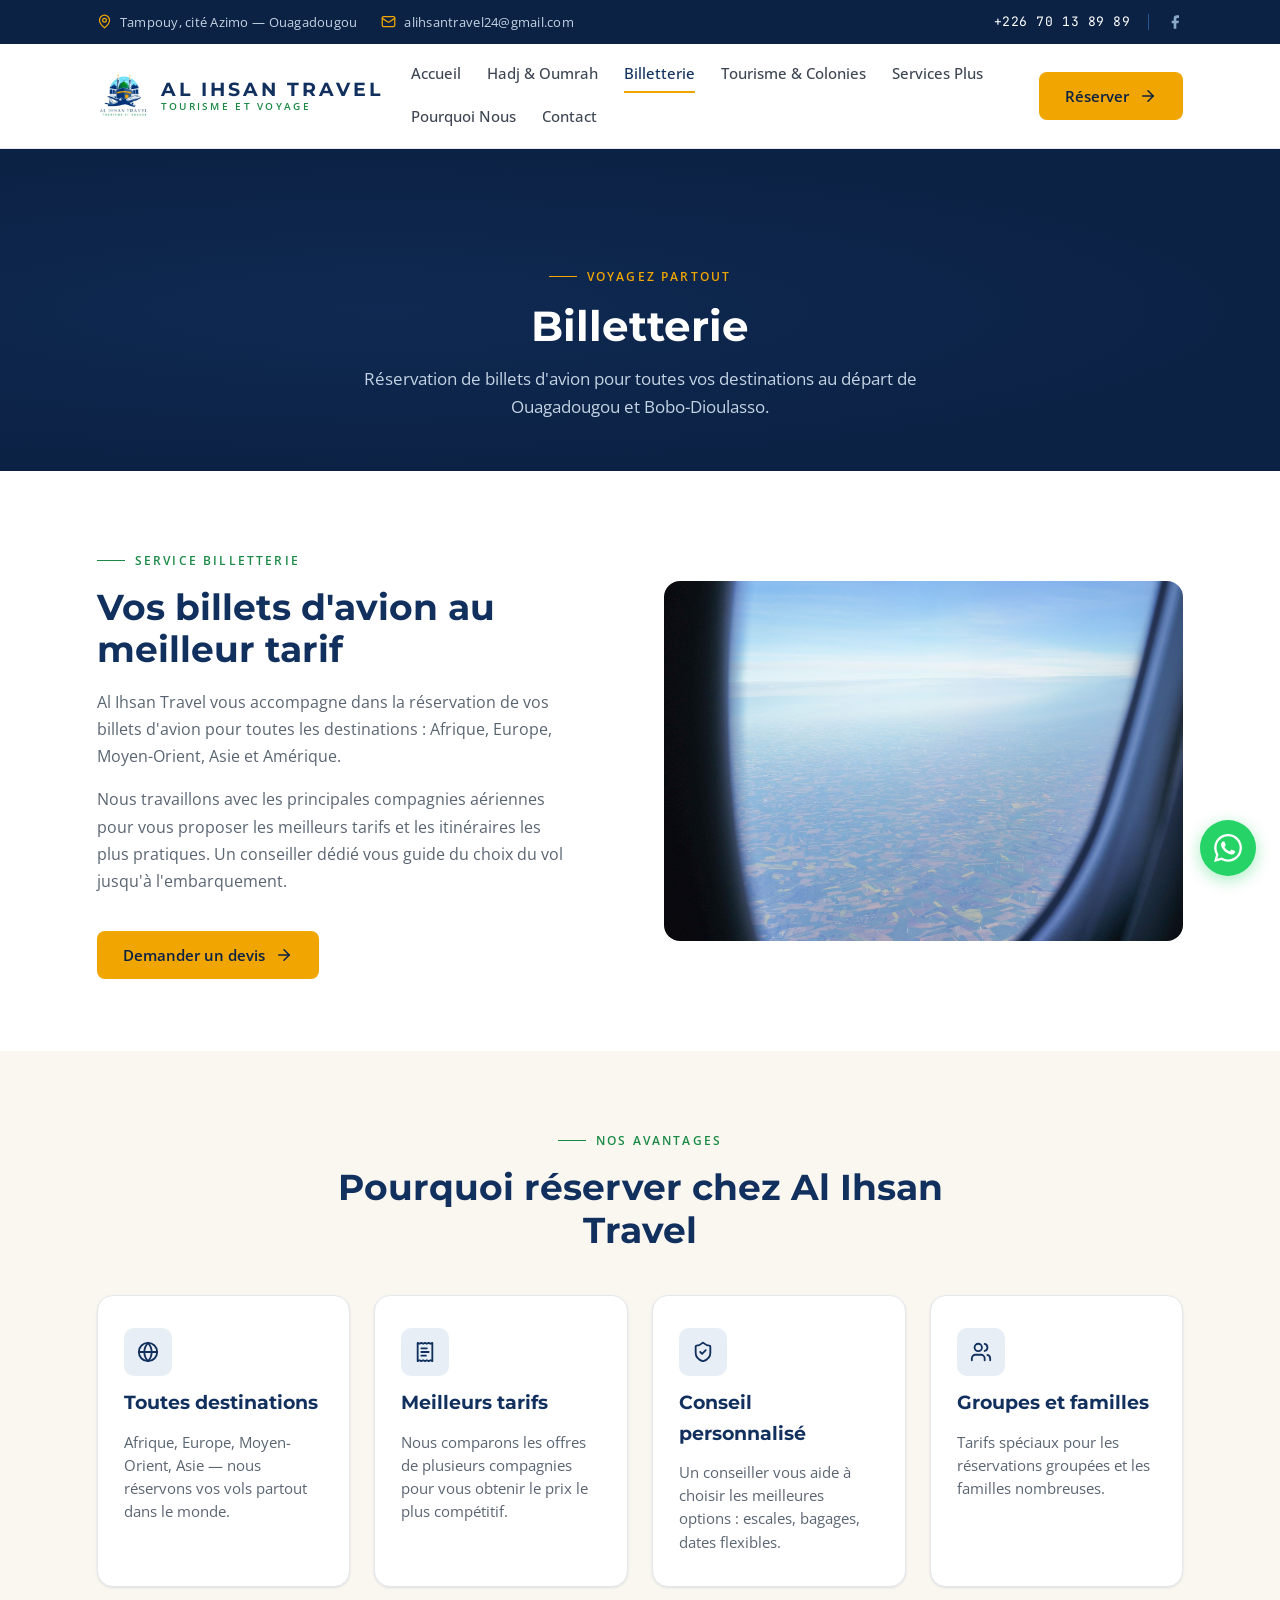
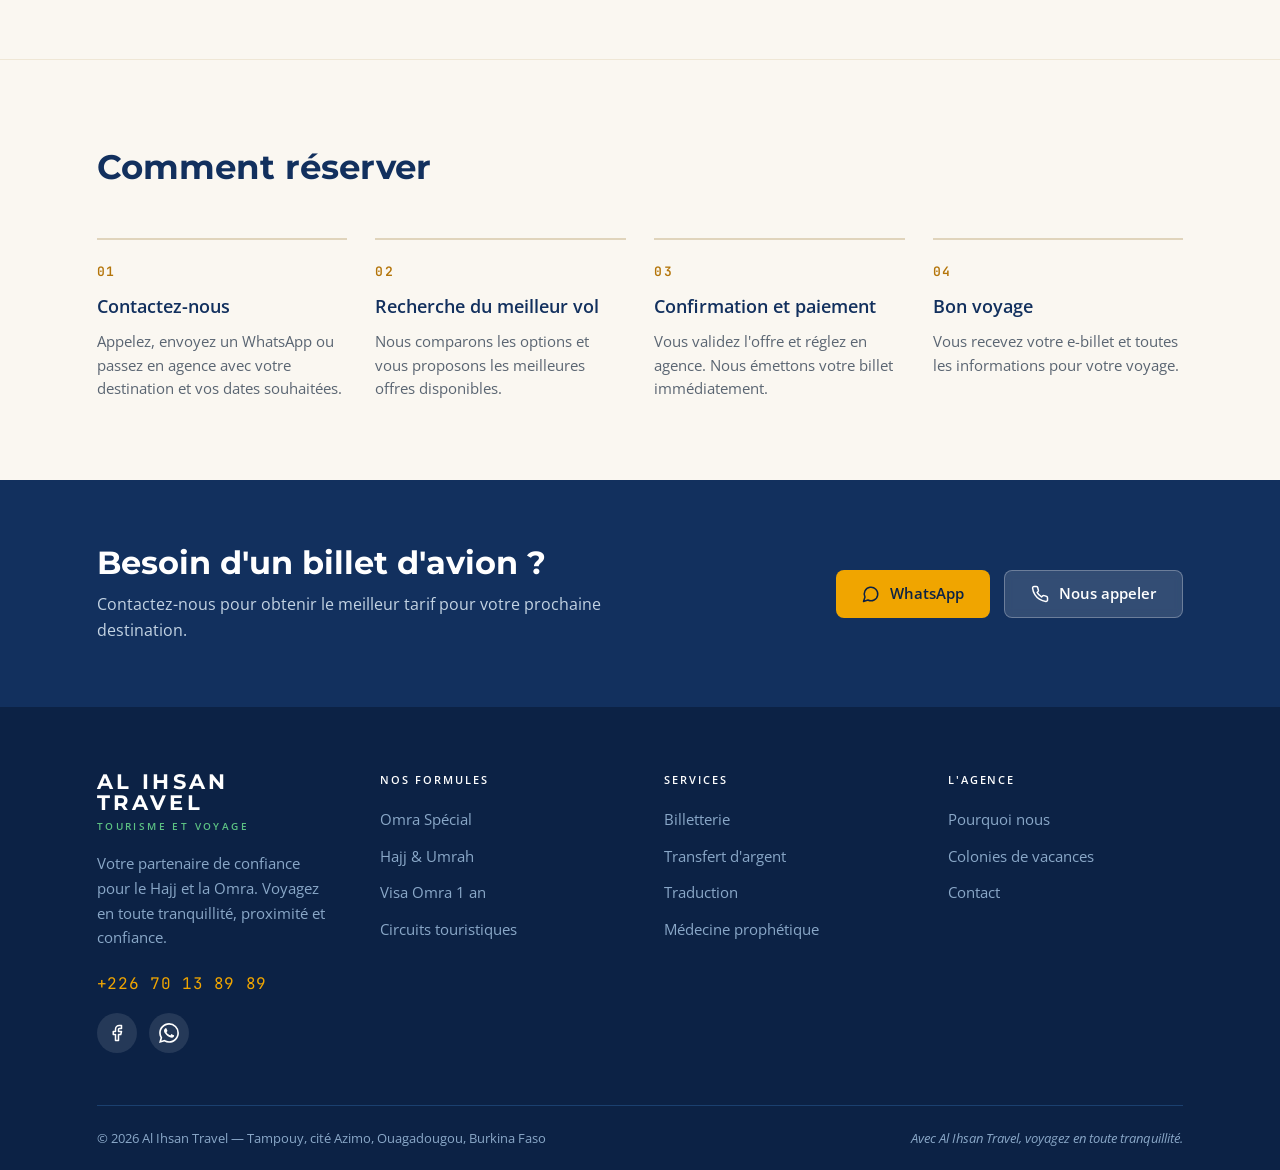
==== billetterie.html @ 5c85e961 "Site multi-pages complet : 6 nouvelles pages, SEO, responsive et social - Ajout des pages hadj-oumra" ====
<!DOCTYPE html>
<html lang="fr">
<head>
  <meta charset="UTF-8">
  <meta name="viewport" content="width=device-width, initial-scale=1.0">
  <title>Billetterie — Al Ihsan Travel</title>
  <meta name="description" content="Réservation de billets d'avion pour toutes destinations au départ de Ouagadougou et Bobo-Dioulasso. Meilleurs tarifs et conseil personnalisé.">
  <meta property="og:title" content="Billetterie — Al Ihsan Travel">
  <meta property="og:description" content="Réservation de billets d'avion pour toutes destinations au départ de Ouagadougou et Bobo-Dioulasso. Meilleurs tarifs.">
  <meta property="og:type" content="website">
  <meta property="og:url" content="https://alihsantravelbf.com/billetterie.html">
  <meta property="og:image" content="https://alihsantravelbf.com/assets/brand/logo.jpeg">
  <meta property="og:locale" content="fr_FR">
  <meta property="og:site_name" content="Al Ihsan Travel">
  <link rel="canonical" href="https://alihsantravelbf.com/billetterie.html">
  <link rel="icon" href="assets/brand/logo.jpeg" type="image/jpeg">
  <link rel="preconnect" href="https://fonts.googleapis.com">
  <link rel="preconnect" href="https://fonts.gstatic.com" crossorigin>
  <link rel="stylesheet" href="css/styles.min.css?v=3">
</head>
<body>

<a href="#contenu" class="skip-link">Aller au contenu</a>

<svg xmlns="http://www.w3.org/2000/svg" style="display:none">
  <symbol id="i-map-pin" viewBox="0 0 24 24"><path d="M20 10c0 6-8 12-8 12s-8-6-8-12a8 8 0 0 1 16 0Z"/><circle cx="12" cy="10" r="3"/></symbol>
  <symbol id="i-mail" viewBox="0 0 24 24"><rect width="20" height="16" x="2" y="4" rx="2"/><path d="m22 7-8.97 5.7a1.94 1.94 0 0 1-2.06 0L2 7"/></symbol>
  <symbol id="i-facebook" viewBox="0 0 24 24"><path d="M18 2h-3a5 5 0 0 0-5 5v3H7v4h3v8h4v-8h3l1-4h-4V7a1 1 0 0 1 1-1h3z"/></symbol>
  <symbol id="i-arrow-right" viewBox="0 0 24 24"><path d="M5 12h14"/><path d="m12 5 7 7-7 7"/></symbol>
  <symbol id="i-phone" viewBox="0 0 24 24"><path d="M22 16.92v3a2 2 0 0 1-2.18 2 19.79 19.79 0 0 1-8.63-3.07 19.5 19.5 0 0 1-6-6 19.79 19.79 0 0 1-3.07-8.67A2 2 0 0 1 4.11 2h3a2 2 0 0 1 2 1.72 12.84 12.84 0 0 0 .7 2.81 2 2 0 0 1-.45 2.11L8.09 9.91a16 16 0 0 0 6 6l1.27-1.27a2 2 0 0 1 2.11-.45 12.84 12.84 0 0 0 2.81.7A2 2 0 0 1 22 16.92z"/></symbol>
  <symbol id="i-plane" viewBox="0 0 24 24"><path d="M17.8 19.2 16 11l3.5-3.5C21 6 21.5 4 21 3c-1-.5-3 0-4.5 1.5L13 8 4.8 6.2c-.5-.1-.9.1-1.1.5l-.3.5c-.2.5-.1 1 .3 1.3L9 12l-2 3H4l-1 1 3 2 2 3 1-1v-3l3-2 3.5 5.3c.3.4.8.5 1.3.3l.5-.2c.4-.3.6-.7.5-1.2z"/></symbol>
  <symbol id="i-check-circle" viewBox="0 0 24 24"><path d="M22 11.08V12a10 10 0 1 1-5.93-9.14"/><path d="m9 11 3 3L22 4"/></symbol>
  <symbol id="i-globe" viewBox="0 0 24 24"><circle cx="12" cy="12" r="10"/><path d="M12 2a14.5 14.5 0 0 0 0 20 14.5 14.5 0 0 0 0-20"/><path d="M2 12h20"/></symbol>
  <symbol id="i-receipt" viewBox="0 0 24 24"><path d="M4 2v20l2-1 2 1 2-1 2 1 2-1 2 1 2-1 2 1V2l-2 1-2-1-2 1-2-1-2 1-2-1-2 1Z"/><path d="M14 8H8"/><path d="M16 12H8"/><path d="M13 16H8"/></symbol>
  <symbol id="i-shield-check" viewBox="0 0 24 24"><path d="M20 13c0 5-3.5 7.5-7.66 8.95a1 1 0 0 1-.67-.01C7.5 20.5 4 18 4 13V6a1 1 0 0 1 1-1c2 0 4.5-1.2 6.24-2.72a1.17 1.17 0 0 1 1.52 0C14.51 3.81 17 5 19 5a1 1 0 0 1 1 1z"/><path d="m9 12 2 2 4-4"/></symbol>
  <symbol id="i-users" viewBox="0 0 24 24"><path d="M16 21v-2a4 4 0 0 0-4-4H6a4 4 0 0 0-4 4v2"/><circle cx="9" cy="7" r="4"/><path d="M22 21v-2a4 4 0 0 0-3-3.87"/><path d="M16 3.13a4 4 0 0 1 0 7.75"/></symbol>
  <symbol id="i-message-circle" viewBox="0 0 24 24"><path d="M7.9 20A9 9 0 1 0 4 16.1L2 22Z"/></symbol>
  <symbol id="i-calendar" viewBox="0 0 24 24"><path d="M8 2v4"/><path d="M16 2v4"/><rect width="18" height="18" x="3" y="4" rx="2"/><path d="M3 10h18"/></symbol>
  <symbol id="i-chevron-up" viewBox="0 0 24 24"><path d="m18 15-6-6-6 6"/></symbol>
  <symbol id="i-x" viewBox="0 0 24 24"><path d="M18 6 6 18"/><path d="m6 6 12 12"/></symbol>
  <symbol id="i-menu" viewBox="0 0 24 24"><line x1="4" x2="20" y1="12" y2="12"/><line x1="4" x2="20" y1="6" y2="6"/><line x1="4" x2="20" y1="18" y2="18"/></symbol>
</svg>

<!-- ══ TOPBAR ══ -->
<div class="topbar">
  <div class="container topbar__inner">
    <div class="topbar__left">
      <a href="https://maps.app.goo.gl/GiHyE5qB95mmugg57" target="_blank" rel="noopener" class="topbar__item">
        <span class="icon" style="font-size:15px"><svg><use href="#i-map-pin"/></svg></span>
        Tampouy, cité Azimo — Ouagadougou
      </a>
      <span class="topbar__item topbar__item--email">
        <span class="icon" style="font-size:15px"><svg><use href="#i-mail"/></svg></span>
        alihsantravel24@gmail.com
      </span>
    </div>
    <div class="topbar__right">
      <a href="tel:+22670138989" class="topbar__phone">+226 70 13 89 89</a>
      <span class="topbar__divider"></span>
      <div class="topbar__social">
        <a href="https://www.facebook.com/share/1D7d8RjVPu/" target="_blank" rel="noopener" aria-label="Facebook"><span class="icon icon--filled"><svg><use href="#i-facebook"/></svg></span></a>
      </div>
    </div>
  </div>
</div>

<!-- ══ HEADER ══ -->
<header class="header">
  <div class="container header__inner">
    <a href="index.html" class="header__logo">
      <img src="assets/brand/logo.jpeg" alt="Al Ihsan Travel" width="52" height="52">
      <span class="header__logo-text">
        <span class="header__logo-name">AL IHSAN TRAVEL</span>
        <span class="header__logo-sub">TOURISME ET VOYAGE</span>
      </span>
    </a>
    <nav class="header__nav" aria-label="Navigation principale">
      <a href="index.html">Accueil</a>
      <a href="hadj-oumrah.html">Hadj &amp; Oumrah</a>
      <a href="billetterie.html" class="active">Billetterie</a>
      <a href="tourisme-colonies.html">Tourisme &amp; Colonies</a>
      <a href="services-plus.html">Services Plus</a>
      <a href="pourquoi-nous.html">Pourquoi Nous</a>
      <a href="contact.html">Contact</a>
    </nav>
    <div class="header__cta">
      <a href="contact.html" class="btn btn--accent btn--lg">Réserver <span class="icon"><svg><use href="#i-arrow-right"/></svg></span></a>
    </div>
    <button class="header__hamburger" aria-label="Ouvrir le menu" aria-expanded="false">
      <span class="icon"><svg><use href="#i-menu"/></svg></span>
    </button>
  </div>
</header>

<!-- ══ MOBILE NAV ══ -->
<div class="mobile-nav" aria-hidden="true">
  <div class="mobile-nav__panel">
    <div class="mobile-nav__header">
      <a href="index.html" class="mobile-nav__logo">
        <img src="assets/brand/logo.jpeg" alt="Al Ihsan Travel" width="42" height="42">
        <span class="mobile-nav__logo-text">
          <span class="mobile-nav__logo-name">AL IHSAN TRAVEL</span>
          <span class="mobile-nav__logo-sub">Tourisme et Voyage</span>
        </span>
      </a>
      <button class="mobile-nav__close" aria-label="Fermer le menu">
        <span class="icon"><svg><use href="#i-x"/></svg></span>
      </button>
    </div>
    <div class="mobile-nav__links">
      <a href="index.html">Accueil</a>
      <a href="hadj-oumrah.html">Hadj &amp; Oumrah</a>
      <a href="billetterie.html" class="active">Billetterie</a>
      <a href="tourisme-colonies.html">Tourisme &amp; Colonies</a>
      <a href="services-plus.html">Services Plus</a>
      <a href="pourquoi-nous.html">Pourquoi Nous</a>
      <a href="contact.html">Contact</a>
    </div>
    <div class="mobile-nav__footer">
      <a href="tel:+22670138989" class="mobile-nav__cta">
        <span class="icon"><svg><use href="#i-phone"/></svg></span>
        (+226) 70 13 89 89
      </a>
      <a href="https://wa.me/22670138989" class="mobile-nav__wa" target="_blank" rel="noopener" aria-label="WhatsApp">
        <svg viewBox="0 0 24 24" xmlns="http://www.w3.org/2000/svg"><path d="M17.472 14.382c-.297-.149-1.758-.867-2.03-.967-.273-.099-.471-.148-.67.15-.197.297-.767.966-.94 1.164-.173.199-.347.223-.644.075-.297-.15-1.255-.463-2.39-1.475-.883-.788-1.48-1.761-1.653-2.059-.173-.297-.018-.458.13-.606.134-.133.298-.347.446-.52.149-.174.198-.298.298-.497.099-.198.05-.371-.025-.52-.075-.149-.669-1.612-.916-2.207-.242-.579-.487-.5-.669-.51-.173-.008-.371-.01-.57-.01-.198 0-.52.074-.792.372-.272.297-1.04 1.016-1.04 2.479 0 1.462 1.065 2.875 1.213 3.074.149.198 2.096 3.2 5.077 4.487.709.306 1.262.489 1.694.625.712.227 1.36.195 1.871.118.571-.085 1.758-.719 2.006-1.413.248-.694.248-1.289.173-1.413-.074-.124-.272-.198-.57-.347m-5.421 7.403h-.004a9.87 9.87 0 01-5.031-1.378l-.361-.214-3.741.982.998-3.648-.235-.374a9.86 9.86 0 01-1.51-5.26c.001-5.45 4.436-9.884 9.888-9.884 2.64 0 5.122 1.03 6.988 2.898a9.825 9.825 0 012.893 6.994c-.003 5.45-4.437 9.884-9.885 9.884m8.413-18.297A11.815 11.815 0 0012.05 0C5.495 0 .16 5.335.157 11.892c0 2.096.547 4.142 1.588 5.945L.057 24l6.305-1.654a11.882 11.882 0 005.683 1.448h.005c6.554 0 11.89-5.335 11.893-11.893a11.821 11.821 0 00-3.48-8.413z"/></svg>
      </a>
    </div>
  </div>
</div>

<!-- ══ PAGE HERO ══ -->
<section class="page-hero" id="contenu">
  <div class="container">
    <span class="eyebrow eyebrow--gold">Voyagez partout</span>
    <h1>Billetterie</h1>
    <p>Réservation de billets d'avion pour toutes vos destinations au départ de Ouagadougou et Bobo-Dioulasso.</p>
  </div>
</section>

<!-- ══ INTRO BILLETTERIE ══ -->
<section class="service-intro container">
  <div class="service-intro__inner">
    <div class="service-intro__text fade-left">
      <span class="eyebrow eyebrow--green">Service billetterie</span>
      <h2>Vos billets d'avion au meilleur tarif</h2>
      <p>Al Ihsan Travel vous accompagne dans la réservation de vos billets d'avion pour toutes les destinations : Afrique, Europe, Moyen-Orient, Asie et Amérique.</p>
      <p>Nous travaillons avec les principales compagnies aériennes pour vous proposer les meilleurs tarifs et les itinéraires les plus pratiques. Un conseiller dédié vous guide du choix du vol jusqu'à l'embarquement.</p>
      <a href="contact.html" class="btn btn--accent btn--lg" style="margin-top:20px">Demander un devis <span class="icon"><svg><use href="#i-arrow-right"/></svg></span></a>
    </div>
    <div class="service-intro__image fade-right" data-delay="100">
      <img src="assets/images/hero-travel.jpg" alt="Billetterie aérienne Al Ihsan Travel">
    </div>
  </div>
</section>

<!-- ══ AVANTAGES ══ -->
<section class="service-features">
  <div class="container">
    <div class="service-features__header fade-up">
      <span class="eyebrow eyebrow--green">Nos avantages</span>
      <h2>Pourquoi réserver chez Al Ihsan Travel</h2>
    </div>
    <div class="service-features__grid">
      <div class="extra-services__card scale-in">
        <span class="extra-services__icon"><span class="icon"><svg><use href="#i-globe"/></svg></span></span>
        <h3>Toutes destinations</h3>
        <p>Afrique, Europe, Moyen-Orient, Asie — nous réservons vos vols partout dans le monde.</p>
      </div>
      <div class="extra-services__card scale-in" data-delay="100">
        <span class="extra-services__icon"><span class="icon"><svg><use href="#i-receipt"/></svg></span></span>
        <h3>Meilleurs tarifs</h3>
        <p>Nous comparons les offres de plusieurs compagnies pour vous obtenir le prix le plus compétitif.</p>
      </div>
      <div class="extra-services__card scale-in" data-delay="200">
        <span class="extra-services__icon"><span class="icon"><svg><use href="#i-shield-check"/></svg></span></span>
        <h3>Conseil personnalisé</h3>
        <p>Un conseiller vous aide à choisir les meilleures options : escales, bagages, dates flexibles.</p>
      </div>
      <div class="extra-services__card scale-in" data-delay="300">
        <span class="extra-services__icon"><span class="icon"><svg><use href="#i-users"/></svg></span></span>
        <h3>Groupes et familles</h3>
        <p>Tarifs spéciaux pour les réservations groupées et les familles nombreuses.</p>
      </div>
    </div>
  </div>
</section>

<!-- ══ ÉTAPES ══ -->
<section class="steps">
  <div class="container steps__inner">
    <h2 class="fade-up">Comment réserver</h2>
    <div class="steps__grid">
      <div class="steps__item fade-up">
        <span class="steps__number">01</span>
        <span class="steps__title">Contactez-nous</span>
        <span class="steps__desc">Appelez, envoyez un WhatsApp ou passez en agence avec votre destination et vos dates souhaitées.</span>
      </div>
      <div class="steps__item fade-up" data-delay="100">
        <span class="steps__number">02</span>
        <span class="steps__title">Recherche du meilleur vol</span>
        <span class="steps__desc">Nous comparons les options et vous proposons les meilleures offres disponibles.</span>
      </div>
      <div class="steps__item fade-up" data-delay="200">
        <span class="steps__number">03</span>
        <span class="steps__title">Confirmation et paiement</span>
        <span class="steps__desc">Vous validez l'offre et réglez en agence. Nous émettons votre billet immédiatement.</span>
      </div>
      <div class="steps__item fade-up" data-delay="300">
        <span class="steps__number">04</span>
        <span class="steps__title">Bon voyage</span>
        <span class="steps__desc">Vous recevez votre e-billet et toutes les informations pour votre voyage.</span>
      </div>
    </div>
  </div>
</section>

<!-- ══ CTA ══ -->
<section class="cta-banner">
  <div class="container cta-banner__inner">
    <div class="cta-banner__text">
      <h2>Besoin d'un billet d'avion ?</h2>
      <p>Contactez-nous pour obtenir le meilleur tarif pour votre prochaine destination.</p>
    </div>
    <div class="cta-banner__buttons">
      <a href="https://wa.me/22670138989" class="btn btn--accent btn--lg" target="_blank" rel="noopener"><span class="icon"><svg><use href="#i-message-circle"/></svg></span> WhatsApp</a>
      <a href="tel:+22670138989" class="btn btn--inverse btn--lg"><span class="icon"><svg><use href="#i-phone"/></svg></span> Nous appeler</a>
    </div>
  </div>
</section>

<!-- ══ FOOTER ══ -->
<footer class="footer">
  <div class="container footer__top">
    <div class="footer__brand">
      <span class="footer__brand-name">AL IHSAN TRAVEL</span>
      <span class="footer__brand-sub">TOURISME ET VOYAGE</span>
      <p class="footer__brand-desc">Votre partenaire de confiance pour le Hajj et la Omra. Voyagez en toute tranquillité, proximité et confiance.</p>
      <a href="tel:+22670138989" class="footer__brand-phone">+226 70 13 89 89</a>
      <div class="footer__social">
        <a href="https://www.facebook.com/share/1D7d8RjVPu/" target="_blank" rel="noopener" aria-label="Facebook"><span class="icon"><svg><use href="#i-facebook"/></svg></span></a>
        <a href="https://wa.me/22670138989" target="_blank" rel="noopener" aria-label="WhatsApp"><svg viewBox="0 0 24 24" width="20" height="20" fill="currentColor"><path d="M17.472 14.382c-.297-.149-1.758-.867-2.03-.967-.273-.099-.471-.148-.67.15-.197.297-.767.966-.94 1.164-.173.199-.347.223-.644.075-.297-.15-1.255-.463-2.39-1.475-.883-.788-1.48-1.761-1.653-2.059-.173-.297-.018-.458.13-.606.134-.133.298-.347.446-.52.149-.174.198-.298.298-.497.099-.198.05-.371-.025-.52-.075-.149-.669-1.612-.916-2.207-.242-.579-.487-.5-.669-.51-.173-.008-.371-.01-.57-.01-.198 0-.52.074-.792.372-.272.297-1.04 1.016-1.04 2.479 0 1.462 1.065 2.875 1.213 3.074.149.198 2.096 3.2 5.077 4.487.709.306 1.262.489 1.694.625.712.227 1.36.195 1.871.118.571-.085 1.758-.719 2.006-1.413.248-.694.248-1.289.173-1.413-.074-.124-.272-.198-.57-.347m-5.421 7.403h-.004a9.87 9.87 0 01-5.031-1.378l-.361-.214-3.741.982.998-3.648-.235-.374a9.86 9.86 0 01-1.51-5.26c.001-5.45 4.436-9.884 9.888-9.884 2.64 0 5.122 1.03 6.988 2.898a9.825 9.825 0 012.893 6.994c-.003 5.45-4.437 9.884-9.885 9.884m8.413-18.297A11.815 11.815 0 0012.05 0C5.495 0 .16 5.335.157 11.892c0 2.096.547 4.142 1.588 5.945L.057 24l6.305-1.654a11.882 11.882 0 005.683 1.448h.005c6.554 0 11.89-5.335 11.893-11.893a11.821 11.821 0 00-3.48-8.413z"/></svg></a>
      </div>
    </div>
    <div>
      <span class="footer__col-title">Nos formules</span>
      <ul class="footer__col">
        <li><a href="hadj-oumrah.html">Omra Spécial</a></li>
        <li><a href="hadj-oumrah.html">Hajj &amp; Umrah</a></li>
        <li><a href="hadj-oumrah.html">Visa Omra 1 an</a></li>
        <li><a href="tourisme-colonies.html">Circuits touristiques</a></li>
      </ul>
    </div>
    <div>
      <span class="footer__col-title">Services</span>
      <ul class="footer__col">
        <li><a href="billetterie.html">Billetterie</a></li>
        <li><a href="services-plus.html">Transfert d'argent</a></li>
        <li><a href="services-plus.html">Traduction</a></li>
        <li><a href="services-plus.html">Médecine prophétique</a></li>
      </ul>
    </div>
    <div>
      <span class="footer__col-title">L'agence</span>
      <ul class="footer__col">
        <li><a href="pourquoi-nous.html">Pourquoi nous</a></li>
        <li><a href="tourisme-colonies.html">Colonies de vacances</a></li>
        <li><a href="contact.html">Contact</a></li>
      </ul>
    </div>
  </div>
  <div class="container">
    <div class="footer__bottom">
      <span>&copy; 2026 Al Ihsan Travel — Tampouy, cité Azimo, Ouagadougou, Burkina Faso</span>
      <span class="footer__slogan">Avec Al Ihsan Travel, voyagez en toute tranquillité.</span>
    </div>
  </div>
</footer>

<a href="https://wa.me/22670138989" class="whatsapp-fab" target="_blank" rel="noopener" aria-label="Nous contacter sur WhatsApp">
  <svg viewBox="0 0 24 24" xmlns="http://www.w3.org/2000/svg"><path d="M17.472 14.382c-.297-.149-1.758-.867-2.03-.967-.273-.099-.471-.148-.67.15-.197.297-.767.966-.94 1.164-.173.199-.347.223-.644.075-.297-.15-1.255-.463-2.39-1.475-.883-.788-1.48-1.761-1.653-2.059-.173-.297-.018-.458.13-.606.134-.133.298-.347.446-.52.149-.174.198-.298.298-.497.099-.198.05-.371-.025-.52-.075-.149-.669-1.612-.916-2.207-.242-.579-.487-.5-.669-.51-.173-.008-.371-.01-.57-.01-.198 0-.52.074-.792.372-.272.297-1.04 1.016-1.04 2.479 0 1.462 1.065 2.875 1.213 3.074.149.198 2.096 3.2 5.077 4.487.709.306 1.262.489 1.694.625.712.227 1.36.195 1.871.118.571-.085 1.758-.719 2.006-1.413.248-.694.248-1.289.173-1.413-.074-.124-.272-.198-.57-.347m-5.421 7.403h-.004a9.87 9.87 0 01-5.031-1.378l-.361-.214-3.741.982.998-3.648-.235-.374a9.86 9.86 0 01-1.51-5.26c.001-5.45 4.436-9.884 9.888-9.884 2.64 0 5.122 1.03 6.988 2.898a9.825 9.825 0 012.893 6.994c-.003 5.45-4.437 9.884-9.885 9.884m8.413-18.297A11.815 11.815 0 0012.05 0C5.495 0 .16 5.335.157 11.892c0 2.096.547 4.142 1.588 5.945L.057 24l6.305-1.654a11.882 11.882 0 005.683 1.448h.005c6.554 0 11.89-5.335 11.893-11.893a11.821 11.821 0 00-3.48-8.413z"/></svg>
</a>

<button class="scroll-top" aria-label="Remonter en haut de la page">
  <svg class="scroll-top__progress" viewBox="0 0 44 44">
    <circle class="scroll-top__circle" cx="22" cy="22" r="20" fill="none" stroke="#F0A500" stroke-width="2" transform="rotate(-90 22 22)"/>
  </svg>
  <svg width="20" height="20" viewBox="0 0 24 24" fill="none" stroke="#12305E" stroke-width="2" stroke-linecap="round" stroke-linejoin="round"><use href="#i-chevron-up"/></svg>
</button>

<script src="js/main.js" defer></script>
</body>
</html>
---- css/styles.min.css ----
@import url(https://fonts.googleapis.com/css2?family=JetBrains+Mono:wght@400;500;600;700&family=Montserrat:wght@500;600;700;800&family=Open+Sans:wght@400;500;600;700&display=swap);:root{--ai-font-display:'Montserrat',sans-serif;--ai-font-sans:'Open Sans',sans-serif;--ai-font-mono:'JetBrains Mono',monospace;--ai-navy-dark:#0C2245;--ai-navy:#12305E;--ai-green:#1B8A46;--ai-green-light:#5CC183;--ai-green-bg:#E8F7EE;--ai-gold:#F0A500;--ai-gold-dark:#B4750A;--ai-cream:#FAF7F1;--ai-cream-border:#E0D4BC;--ai-grey-body:#5A6572;--ai-grey-label:#7C8794;--ai-grey-border:#E4E8ED;--ai-grey-input:#CBD1D8;--ai-text:#262C34;--ai-text-sec:#3C4551;--ai-hero-text:#C3D3E3;--ai-footer-link:#8AA8C8;--ai-topbar-div:#27578C;--ai-footer-border:#1B406F;--ai-icon-bg:#E7EEF5;--ai-white:#FFFFFF;--ai-shadow-sm:0 1px 3px rgba(12,34,69,.07),0 1px 2px rgba(12,34,69,.04);--ai-shadow-md:0 4px 14px rgba(12,34,69,.09),0 2px 4px rgba(12,34,69,.04);--ai-shadow-lg:0 12px 32px rgba(12,34,69,.12),0 4px 8px rgba(12,34,69,.05);--ai-shadow-xl:0 24px 56px rgba(12,34,69,.16),0 8px 16px rgba(12,34,69,.06);--ai-focus:0 0 0 3px rgba(18,48,94,.18);--ai-container:1240px;--ai-gutter:clamp(28px, 6vw, 80px);--ai-radius-sm:3px;--ai-radius-md:6px;--ai-radius-lg:10px;--ai-radius-xl:16px;--ai-radius-2xl:24px}*,::after,::before{box-sizing:border-box}body{margin:0;font-family:var(--ai-font-sans);color:var(--ai-text);background:var(--ai-white);line-height:1.6;-webkit-font-smoothing:antialiased;overflow-x:hidden}img{max-width:100%;height:auto;display:block}a{color:var(--ai-navy);text-decoration:none;transition:color .2s}a:hover{color:var(--ai-green)}h1,h2,h3,h4{font-family:var(--ai-font-display);color:var(--ai-navy);margin:0}ul{list-style:none;margin:0;padding:0}p{margin:0}button,input,select,textarea{font-family:inherit}html{scroll-behavior:smooth}.skip-link{position:absolute;left:-9999px;top:0;z-index:999;background:var(--ai-gold);color:var(--ai-navy-dark);padding:8px 16px;font-weight:600}.skip-link:focus{left:8px;top:8px}.container{max-width:var(--ai-container);margin:0 auto;padding-left:var(--ai-gutter);padding-right:var(--ai-gutter)}.icon{display:inline-flex;align-items:center;justify-content:center;width:1em;height:1em;vertical-align:middle;flex-shrink:0}.icon svg{width:100%;height:100%;fill:none;stroke:currentColor;stroke-width:2;stroke-linecap:round;stroke-linejoin:round}.icon--filled svg{fill:currentColor;stroke:none}.eyebrow{display:inline-flex;align-items:center;gap:10px;font-size:12px;font-weight:600;letter-spacing:.18em;text-transform:uppercase;margin-bottom:16px}.eyebrow::before{content:'';width:28px;height:1px}.eyebrow--green{color:var(--ai-green)}.eyebrow--green::before{background-color:var(--ai-green)}.eyebrow--gold{color:var(--ai-gold)}.eyebrow--gold::before{background-color:var(--ai-gold)}.btn{display:inline-flex;align-items:center;justify-content:center;gap:10px;font-family:var(--ai-font-sans);font-weight:600;border:none;cursor:pointer;border-radius:var(--ai-radius-md);transition:background-color .2s,transform .15s,box-shadow .2s;white-space:nowrap;text-decoration:none;line-height:1}.btn:active{transform:scale(.97)}.btn .icon{font-size:18px}.btn--lg{height:48px;padding:0 26px;font-size:15px;border-radius:8px}.btn--md{height:40px;padding:0 20px;font-size:14px}.btn--accent{background-color:var(--ai-gold);color:var(--ai-navy-dark)}.btn--accent:hover{background-color:#d99400;color:var(--ai-navy-dark)}.btn--primary{background-color:var(--ai-navy);color:var(--ai-white)}.btn--primary:hover{background-color:#0e2850;color:var(--ai-white)}.btn--green{background-color:#25d366;color:var(--ai-white)}.btn--green:hover{background-color:#1fb855;color:var(--ai-white)}.btn--inverse{background-color:rgba(255,255,255,.14);color:var(--ai-white);border:1px solid rgba(255,255,255,.28);backdrop-filter:blur(4px)}.btn--inverse:hover{background-color:rgba(255,255,255,.22);color:var(--ai-white)}.btn--full{width:100%}.topbar{background-color:var(--ai-navy-dark);color:var(--ai-hero-text);font-size:13px;letter-spacing:.02em}.topbar__inner{display:flex;flex-wrap:wrap;align-items:center;justify-content:space-between;gap:8px 24px;padding-top:8px;padding-bottom:8px;min-height:44px}.topbar__left{display:flex;flex-wrap:wrap;align-items:center;gap:6px 24px;min-width:0}.topbar__item{display:flex;align-items:center;gap:8px;white-space:nowrap;color:inherit;text-decoration:none}.topbar__item .icon{font-size:15px;color:var(--ai-gold)}.topbar__right{display:flex;align-items:center;gap:18px}.topbar__phone{color:var(--ai-white);font-family:var(--ai-font-mono);font-size:13px;letter-spacing:.04em}.topbar__divider{width:1px;height:16px;background-color:var(--ai-topbar-div)}.topbar__social{display:flex;gap:10px}.topbar__social a{color:var(--ai-footer-link);display:flex;font-size:16px;transition:color .2s}.topbar__social a:hover{color:var(--ai-gold)}.header{position:sticky;top:0;z-index:60;background-color:rgba(255,255,255,.92);backdrop-filter:saturate(180%) blur(14px);-webkit-backdrop-filter:saturate(180%) blur(14px);border-bottom:1px solid var(--ai-grey-border);transition:box-shadow .3s}.header.scrolled{box-shadow:var(--ai-shadow-md)}.header__inner{display:flex;flex-wrap:nowrap;align-items:center;gap:12px 28px;padding-top:12px;padding-bottom:12px;min-height:82px}.header__logo{display:flex;align-items:center;gap:12px;flex:none}.header__logo img{width:52px;height:52px;object-fit:contain;mix-blend-mode:multiply}.header__logo-text{display:flex;flex-direction:column;gap:3px}.header__logo-name{font-family:var(--ai-font-display);font-size:19px;font-weight:700;letter-spacing:.16em;color:var(--ai-navy);line-height:1}.header__logo-sub{font-size:9.5px;font-weight:600;letter-spacing:.24em;color:var(--ai-green);line-height:1}.header__nav{display:flex;flex-wrap:wrap;align-items:center;gap:6px 26px;margin-left:auto;font-size:14.5px;font-weight:500;white-space:nowrap}.header__nav a{color:var(--ai-text-sec);padding:6px 0;border-bottom:2px solid transparent;transition:color .2s,border-color .2s}.header__nav a.active,.header__nav a:hover{color:var(--ai-navy);border-bottom-color:var(--ai-gold)}.header__cta{display:flex;align-items:center;gap:16px;flex:none}.header__hamburger{display:none;background:0 0;border:none;cursor:pointer;padding:8px;color:var(--ai-navy);font-size:28px;margin-left:auto;flex-shrink:0}.hero{position:relative;background-color:var(--ai-navy-dark);overflow:hidden}.hero__slideshow{position:absolute;inset:0}.hero__slide{position:absolute;inset:0;opacity:0;transition:opacity 1.2s ease-in-out}.hero__slide.active{opacity:1}.hero__bg{position:absolute;inset:0;width:100%;height:100%;object-fit:cover;object-position:center 38%;filter:saturate(.95) contrast(1.03)}.hero__overlay{position:absolute;inset:0;background:linear-gradient(90deg,rgba(8,24,47,.94) 0,rgba(8,24,47,.82) 46%,rgba(8,24,47,.28) 100%);z-index:2}.hero__content{position:relative;z-index:3;padding-top:clamp(72px,9vw,116px);padding-bottom:150px}.hero__dots{position:absolute;bottom:100px;left:50%;transform:translateX(-50%);display:flex;gap:10px;z-index:10}.hero__dot{width:12px;height:12px;border-radius:50%;border:2px solid rgba(255,255,255,.5);background:0 0;cursor:pointer;padding:0;transition:all .3s ease}.hero__dot.active{background:var(--ai-gold);border-color:var(--ai-gold);width:32px;border-radius:6px}.hero__text{max-width:660px;animation:aitRise .7s cubic-bezier(.16,1,.3,1) both}.hero__eyebrow{display:inline-flex;align-items:center;gap:10px;font-size:12px;font-weight:600;letter-spacing:.18em;text-transform:uppercase;color:var(--ai-gold);margin-bottom:22px}.hero__eyebrow::before{content:'';width:28px;height:1px;background-color:var(--ai-gold)}.hero h1{font-size:clamp(34px, 5.2vw, 58px);line-height:1.12;font-weight:700;color:var(--ai-white);margin-bottom:22px;text-wrap:pretty}.hero__title-animated{display:flex;flex-direction:column}.hero__title-line--top{font-size:clamp(20px, 3vw, 28px);font-weight:500;color:var(--ai-hero-text);display:block;margin-bottom:6px}.hero__title-line--main{display:inline-block;color:var(--ai-gold);border-right:3px solid var(--ai-gold);padding-right:4px;animation:hero-blink .7s step-end infinite}@keyframes hero-blink{50%{border-color:transparent}}.hero__desc{font-size:17.5px;line-height:1.68;color:var(--ai-hero-text);margin-bottom:34px;max-width:56ch}.hero__buttons{display:flex;flex-wrap:wrap;gap:14px;margin-bottom:44px}.hero__trust{display:flex;flex-wrap:wrap;gap:32px;padding-top:26px;border-top:1px solid rgba(255,255,255,.16)}.hero__trust-item{display:flex;align-items:center;gap:11px}.hero__trust-item .icon{font-size:20px;color:var(--ai-green-light)}.hero__trust-item span{font-size:14.5px;color:var(--ai-white);font-weight:500}.search-bar{position:relative;z-index:20;margin-top:-72px;padding:0 32px}.search-bar__inner{background-color:var(--ai-white);border:1px solid var(--ai-grey-border);border-radius:var(--ai-radius-xl);box-shadow:var(--ai-shadow-lg);padding:26px 24px;display:grid;grid-template-columns:repeat(auto-fit,minmax(190px,1fr));gap:22px;align-items:end;max-width:var(--ai-container);margin:0 auto}.search-bar__field{display:flex;flex-direction:column;gap:8px}.search-bar__label{font-size:11px;font-weight:600;letter-spacing:.14em;text-transform:uppercase;color:var(--ai-grey-label)}.search-bar__select-wrap{display:flex;align-items:center;gap:10px;border-bottom:1px solid var(--ai-grey-input);padding-bottom:10px}.search-bar__select-wrap .icon{font-size:18px;color:var(--ai-navy)}.search-bar__select-wrap select{border:0;outline:0;background:0 0;font-family:var(--ai-font-sans);font-size:15.5px;font-weight:500;color:var(--ai-navy);width:100%;cursor:pointer;-webkit-appearance:none;appearance:none}.stats{padding-top:72px}.stats__grid{display:grid;grid-template-columns:repeat(auto-fit,minmax(210px,1fr));gap:28px 24px}.stats__item{display:flex;flex-direction:column;gap:6px;padding-left:20px;border-left:2px solid var(--ai-gold)}.stats__value{font-family:var(--ai-font-mono);font-size:clamp(30px, 3vw, 38px);font-weight:600;color:var(--ai-navy);line-height:1}.stats__label{font-size:14px;color:var(--ai-grey-body);line-height:1.45}.packages{padding-block:88px}.packages__header{display:flex;flex-wrap:wrap;align-items:flex-end;justify-content:space-between;gap:24px 40px;margin-bottom:44px}.packages__header-left{max-width:640px}.packages__header h2{font-size:clamp(30px, 3.6vw, 42px);line-height:1.15;font-weight:700;text-wrap:pretty}.packages__header-right{font-size:15.5px;line-height:1.68;color:var(--ai-grey-body);max-width:34ch}.packages__grid{display:grid;grid-template-columns:repeat(auto-fit,minmax(292px,1fr));gap:26px}.card{display:flex;flex-direction:column;background-color:var(--ai-white);border:1px solid var(--ai-grey-border);border-radius:var(--ai-radius-xl);overflow:hidden;box-shadow:var(--ai-shadow-sm);transition:box-shadow .22s cubic-bezier(.2,.7,.25,1),transform .22s cubic-bezier(.2,.7,.25,1)}.card:hover{box-shadow:var(--ai-shadow-md);transform:translateY(-2px)}.card__img{position:relative;height:208px;overflow:hidden}.card__img img{width:100%;height:100%;object-fit:cover;filter:saturate(.95) contrast(1.03)}.card__badge{position:absolute;top:16px;left:16px;font-size:11px;font-weight:600;letter-spacing:.12em;text-transform:uppercase;padding:6px 12px;border-radius:var(--ai-radius-sm)}.card__body{padding:24px 24px 26px;display:flex;flex-direction:column;flex:1;gap:16px}.card__meta{display:flex;gap:18px;font-size:13px;color:var(--ai-grey-body)}.card__meta-item{display:flex;align-items:center;gap:7px}.card__meta-item .icon{font-size:15px;color:var(--ai-grey-label)}.card h3{font-size:24px;font-weight:700;line-height:1.22}.card__desc{font-size:14.5px;line-height:1.6;color:var(--ai-grey-body)}.card__bullets li{display:flex;align-items:flex-start;gap:9px;font-size:14px;color:var(--ai-text-sec);line-height:1.5;margin-bottom:9px}.card__bullets .icon{font-size:16px;color:var(--ai-green);margin-top:2px}.card__footer{margin-top:auto;padding-top:20px;border-top:1px solid var(--ai-grey-border);display:flex;align-items:flex-end;justify-content:space-between;gap:14px}.card__price-label{font-size:11px;font-weight:600;letter-spacing:.12em;text-transform:uppercase;color:var(--ai-grey-label)}.card__price{font-family:var(--ai-font-mono);font-size:25px;font-weight:600;color:var(--ai-navy);line-height:1}.includes{background-color:var(--ai-cream);border-top:1px solid #efe7d6;border-bottom:1px solid #efe7d6}.includes__inner{padding-block:88px;display:grid;grid-template-columns:repeat(auto-fit,minmax(320px,1fr));gap:48px;align-items:start}.includes__text h2{font-size:clamp(29px, 3.5vw, 40px);line-height:1.15;font-weight:700;margin-bottom:20px;text-wrap:pretty}.includes__text p{font-size:16px;line-height:1.68;color:var(--ai-grey-body);margin-bottom:28px;max-width:46ch}.includes__assist{display:inline-flex;align-items:center;gap:12px;background-color:var(--ai-white);border:1px solid var(--ai-cream-border);border-radius:var(--ai-radius-lg);padding:14px 18px}.includes__assist .icon{font-size:22px;color:var(--ai-green)}.includes__assist span{font-size:14.5px;color:var(--ai-text-sec)}.includes__assist strong{color:var(--ai-navy)}.includes__grid{display:grid;grid-template-columns:repeat(auto-fit,minmax(240px,1fr));gap:1px;background-color:var(--ai-cream-border);border:1px solid var(--ai-cream-border);border-radius:var(--ai-radius-xl);overflow:hidden}.includes__item{background-color:var(--ai-white);padding:26px 24px;display:flex;flex-direction:column;gap:12px}.includes__icon{width:42px;height:42px;border-radius:var(--ai-radius-md);background-color:var(--ai-icon-bg);display:flex;align-items:center;justify-content:center}.includes__icon .icon{font-size:21px;color:var(--ai-navy)}.includes__item-title{font-size:16px;font-weight:600;color:var(--ai-navy);line-height:1.3}.includes__item-desc{font-size:14px;color:var(--ai-grey-body);line-height:1.55}.visa{position:relative;background-color:var(--ai-navy-dark);overflow:hidden}.visa__inner{padding-block:92px;display:grid;grid-template-columns:repeat(auto-fit,minmax(320px,1fr));gap:56px;align-items:center}.visa h2{font-size:clamp(32px, 3.8vw, 44px);line-height:1.12;font-weight:700;color:var(--ai-white);margin-bottom:8px}.visa__subtitle{font-family:var(--ai-font-display);font-size:26px;font-weight:600;letter-spacing:.06em;color:var(--ai-green-light);margin-bottom:22px}.visa__desc{font-size:16.5px;line-height:1.68;color:var(--ai-hero-text);margin-bottom:32px;max-width:52ch}.visa__points{display:grid;grid-template-columns:repeat(auto-fit,minmax(230px,1fr));gap:14px 32px;margin-bottom:34px}.visa__point{display:flex;align-items:flex-start;gap:11px}.visa__point .icon{font-size:19px;color:var(--ai-green-light);margin-top:2px}.visa__point span{font-size:15px;color:var(--ai-white);line-height:1.5}.visa__notice{display:flex;align-items:flex-start;gap:12px;border:1px solid var(--ai-topbar-div);border-radius:var(--ai-radius-lg);padding:16px 18px;max-width:62ch;margin-bottom:30px}.visa__notice .icon{font-size:20px;color:var(--ai-gold);margin-top:1px}.visa__notice span{font-size:13.5px;line-height:1.6;color:var(--ai-hero-text)}.visa__image{position:relative}.visa__image img{width:100%;height:460px;object-fit:cover;border-radius:180px 180px var(--ai-radius-xl) var(--ai-radius-xl);filter:saturate(.95) contrast(1.03)}.visa__badge{position:absolute;left:0;bottom:24px;background-color:var(--ai-white);border-radius:12px;box-shadow:var(--ai-shadow-lg);padding:16px 20px;display:flex;align-items:center;gap:14px}.visa__badge-number{font-family:var(--ai-font-mono);font-size:30px;font-weight:600;color:var(--ai-green);line-height:1}.visa__badge-text{font-size:13px;line-height:1.35;color:var(--ai-text-sec)}.visa__badge-text strong{color:var(--ai-navy)}.extra-services{padding-block:88px;background-color:var(--ai-cream)}.extra-services__header{text-align:center;max-width:640px;margin:0 auto 48px}.extra-services__header h2{font-size:clamp(29px, 3.5vw, 40px);line-height:1.15;font-weight:700;margin-bottom:16px;text-wrap:pretty}.extra-services__header p{font-size:16px;line-height:1.68;color:var(--ai-grey-body)}.extra-services__grid{display:grid;grid-template-columns:repeat(auto-fit,minmax(280px,1fr));gap:24px}.extra-services__card{background-color:var(--ai-white);border:1px solid var(--ai-grey-border);border-radius:var(--ai-radius-xl);padding:32px 26px;display:flex;flex-direction:column;gap:12px;box-shadow:var(--ai-shadow-sm);transition:box-shadow .22s,transform .22s}.extra-services__card:hover{box-shadow:var(--ai-shadow-md);transform:translateY(-2px)}.extra-services__icon{display:flex;align-items:center;justify-content:center;width:48px;height:48px;border-radius:var(--ai-radius-lg);background-color:var(--ai-icon-bg);color:var(--ai-navy);font-size:22px}.extra-services__card h3{font-size:19px;font-weight:700;color:var(--ai-navy);margin:0}.extra-services__card p{font-size:14.5px;line-height:1.6;color:var(--ai-grey-body);margin:0}.why{padding-block:88px}.why__header{text-align:center;max-width:640px;margin:0 auto 48px}.why__header h2{font-size:clamp(29px, 3.5vw, 40px);line-height:1.15;font-weight:700;margin-bottom:16px;text-wrap:pretty}.why__header p{font-size:16px;line-height:1.68;color:var(--ai-grey-body)}.why__grid{display:grid;grid-template-columns:repeat(auto-fit,minmax(238px,1fr));gap:24px}.why__card{background-color:var(--ai-white);border:1px solid var(--ai-grey-border);border-radius:var(--ai-radius-xl);padding:30px 26px;display:flex;flex-direction:column;gap:14px;box-shadow:var(--ai-shadow-sm);transition:box-shadow .22s cubic-bezier(.2,.7,.25,1),transform .22s cubic-bezier(.2,.7,.25,1)}.why__card:hover{box-shadow:var(--ai-shadow-md);transform:translateY(-2px)}.why__card-icon{width:48px;height:48px;border-radius:var(--ai-radius-md);background-color:var(--ai-navy);display:flex;align-items:center;justify-content:center}.why__card-icon .icon{font-size:23px;color:var(--ai-gold)}.why__card-title{font-family:var(--ai-font-display);font-size:20px;font-weight:700;color:var(--ai-navy);line-height:1.25}.why__card-desc{font-size:14.5px;color:var(--ai-grey-body);line-height:1.6}.steps{background-color:var(--ai-cream);border-top:1px solid #efe7d6}.steps__inner{padding-block:80px}.steps h2{font-size:34px;font-weight:700;margin-bottom:44px}.steps__grid{display:grid;grid-template-columns:repeat(auto-fit,minmax(230px,1fr));gap:32px 28px}.steps__item{display:flex;flex-direction:column;gap:12px;padding-top:22px;border-top:2px solid var(--ai-cream-border)}.steps__number{font-family:var(--ai-font-mono);font-size:13px;font-weight:600;letter-spacing:.12em;color:var(--ai-gold-dark)}.steps__title{font-size:18px;font-weight:600;color:var(--ai-navy);line-height:1.3}.steps__desc{font-size:14.5px;color:var(--ai-grey-body);line-height:1.6}.gallery{padding-block:88px}.gallery__header{display:flex;flex-wrap:wrap;align-items:flex-end;justify-content:space-between;gap:16px 40px;margin-bottom:40px}.gallery__header h2{font-size:clamp(29px, 3.5vw, 40px);line-height:1.15;font-weight:700}.gallery__hint{font-size:14px;color:var(--ai-grey-label);white-space:nowrap}.gallery__grid{display:grid;grid-template-columns:repeat(auto-fill,minmax(150px,1fr));gap:16px}.gallery__item{border:0;padding:0;cursor:pointer;background-color:var(--ai-grey-border);border-radius:12px;overflow:hidden;aspect-ratio:3/4;display:block;position:relative}.gallery__item img{width:100%;height:100%;object-fit:cover;display:block;transition:transform .34s cubic-bezier(.2,.7,.25,1)}.gallery__item:hover img{transform:scale(1.05)}.gallery__item::after{content:'';position:absolute;inset:0;background:linear-gradient(180deg,transparent 50%,rgba(15,29,51,.35) 100%);pointer-events:none}.cta-banner{background-color:var(--ai-navy)}.cta-banner__inner{padding-block:64px;display:flex;align-items:center;justify-content:space-between;gap:48px;flex-wrap:wrap}.cta-banner__text{max-width:60ch}.cta-banner__text h2{font-size:32px;font-weight:700;color:var(--ai-white);margin-bottom:10px;line-height:1.2}.cta-banner__text p{font-size:16px;color:var(--ai-hero-text);line-height:1.6}.cta-banner__buttons{display:flex;gap:14px;flex-wrap:wrap}.contact{padding-block:88px}.contact__inner{display:grid;grid-template-columns:repeat(auto-fit,minmax(330px,1fr));gap:48px}.contact__info h2{font-size:clamp(28px, 3.3vw, 38px);line-height:1.15;font-weight:700;margin-bottom:32px}.contact__cards{display:flex;flex-direction:column;gap:18px}.contact__card{border:1px solid var(--ai-grey-border);border-radius:var(--ai-radius-xl);padding:24px;display:flex;gap:16px;background-color:var(--ai-white)}.contact__card-icon{width:42px;height:42px;flex:none;border-radius:var(--ai-radius-md);display:flex;align-items:center;justify-content:center}.contact__card-icon--blue{background-color:var(--ai-icon-bg)}.contact__card-icon--blue .icon{font-size:20px;color:var(--ai-navy)}.contact__card-icon--green{background-color:var(--ai-green-bg)}.contact__card-icon--green .icon{font-size:20px;color:var(--ai-green)}.contact__card-body{display:flex;flex-direction:column;gap:6px}.contact__card-title{font-size:17px;font-weight:600;color:var(--ai-navy)}.contact__card-text{font-size:14.5px;color:var(--ai-grey-body);line-height:1.55;text-decoration:none}a.contact__card-text:hover{text-decoration:underline}.contact__map{margin-top:24px}.contact__map iframe{display:block}.contact__card-phone{font-family:var(--ai-font-mono);font-size:15px;color:var(--ai-navy);letter-spacing:.03em}.contact__form{background-color:var(--ai-cream);border:1px solid var(--ai-cream-border);border-radius:var(--ai-radius-2xl);padding:36px}.contact__form h3{font-size:24px;font-weight:700;margin-bottom:8px}.contact__form>p{font-size:14.5px;color:var(--ai-grey-body);margin-bottom:26px;line-height:1.6}.contact__form-grid{display:grid;grid-template-columns:repeat(auto-fit,minmax(180px,1fr));gap:18px}.form__group{display:flex;flex-direction:column;gap:7px}.form__group--full{grid-column:1/-1}.form__label{font-size:11px;font-weight:600;letter-spacing:.14em;text-transform:uppercase;color:var(--ai-grey-label)}.form__input,.form__select{height:46px;padding:0 14px;border:1px solid var(--ai-cream-border);border-radius:var(--ai-radius-md);background-color:var(--ai-white);font-size:15px;color:var(--ai-text);outline:0;transition:border-color .2s,box-shadow .2s}.form__input:focus,.form__select:focus,.form__textarea:focus{border-color:var(--ai-navy);box-shadow:var(--ai-focus)}.form__select{cursor:pointer;-webkit-appearance:none;appearance:none;background-image:url("data:image/svg+xml,%3Csvg xmlns='http://www.w3.org/2000/svg' width='12' height='12' viewBox='0 0 24 24' fill='none' stroke='%237C8794' stroke-width='2'%3E%3Cpath d='m6 9 6 6 6-6'/%3E%3C/svg%3E");background-repeat:no-repeat;background-position:right 14px center;padding-right:36px}.form__input[type=number],.form__input[type=tel]{font-family:var(--ai-font-mono)}.form__textarea{padding:12px 14px;border:1px solid var(--ai-cream-border);border-radius:var(--ai-radius-md);background-color:var(--ai-white);font-size:15px;color:var(--ai-text);outline:0;resize:vertical;font-family:var(--ai-font-sans);transition:border-color .2s,box-shadow .2s}.contact__form-submit{margin-top:24px}.footer{background-color:var(--ai-navy-dark);color:var(--ai-hero-text)}.footer__top{padding-top:64px;display:grid;grid-template-columns:repeat(auto-fit,minmax(210px,1fr));gap:40px 48px}.footer__brand{display:flex;flex-direction:column}.footer__brand-name{font-family:var(--ai-font-display);font-size:21px;font-weight:700;letter-spacing:.16em;color:var(--ai-white);line-height:1}.footer__brand-sub{font-size:10px;font-weight:600;letter-spacing:.24em;color:var(--ai-green-light);margin-top:5px}.footer__brand-desc{font-size:14.5px;line-height:1.7;color:var(--ai-footer-link);margin:18px 0 20px;max-width:40ch}.footer__brand-phone{font-family:var(--ai-font-mono);font-size:16px;color:var(--ai-gold);letter-spacing:.04em}.footer__social{display:flex;gap:12px;margin-top:16px}.footer__social a{display:flex;align-items:center;justify-content:center;width:40px;height:40px;border-radius:50%;background:rgba(255,255,255,.1);color:var(--ai-white);font-size:18px;transition:background .2s,color .2s}.footer__social a:hover{background:var(--ai-gold);color:var(--ai-navy-dark)}.footer__col-title{display:block;font-size:11px;font-weight:600;letter-spacing:.18em;text-transform:uppercase;color:var(--ai-white);margin-bottom:18px}.footer__col li{margin-bottom:11px}.footer__col a{font-size:14.5px;color:var(--ai-footer-link);transition:color .2s}.footer__col a:hover{color:var(--ai-gold)}.footer__bottom{margin-top:52px;padding:22px 0;border-top:1px solid var(--ai-footer-border);display:flex;flex-wrap:wrap;align-items:center;justify-content:space-between;gap:8px 24px;font-size:13px;color:var(--ai-footer-link)}.footer__slogan{font-style:italic}.lightbox{position:fixed;inset:0;z-index:200;background-color:rgba(8,24,47,.86);backdrop-filter:blur(2px);display:flex;align-items:center;justify-content:center;padding:48px;cursor:zoom-out;opacity:0;visibility:hidden;transition:opacity .3s,visibility .3s}.lightbox.active{opacity:1;visibility:visible}.lightbox img{max-width:90%;max-height:90%;border-radius:var(--ai-radius-xl);box-shadow:var(--ai-shadow-xl)}.whatsapp-fab{position:fixed;bottom:24px;right:24px;z-index:80;width:56px;height:56px;border-radius:50%;background-color:#25d366;color:var(--ai-white);display:flex;align-items:center;justify-content:center;box-shadow:0 4px 16px rgba(37,211,102,.4);transition:transform .2s,box-shadow .2s}.whatsapp-fab:hover{transform:scale(1.08);box-shadow:0 6px 24px rgba(37,211,102,.5);color:var(--ai-white)}.whatsapp-fab svg{width:28px;height:28px;fill:currentColor}.scroll-top{position:fixed;bottom:90px;right:24px;z-index:80;width:44px;height:44px;border-radius:50%;background-color:var(--ai-white);border:1px solid var(--ai-grey-border);display:flex;align-items:center;justify-content:center;cursor:pointer;box-shadow:var(--ai-shadow-sm);opacity:0;visibility:hidden;transition:opacity .3s,visibility .3s,transform .2s}.scroll-top.visible{opacity:1;visibility:visible}.scroll-top:hover{transform:translateY(-2px);box-shadow:var(--ai-shadow-md)}.scroll-top svg{width:20px;height:20px}.scroll-top__progress{position:absolute;inset:0}.mobile-nav{position:fixed;inset:0;z-index:100;opacity:0;visibility:hidden;transition:opacity .3s,visibility .3s}.mobile-nav.active{opacity:1;visibility:visible}.mobile-nav__panel{position:absolute;inset:0;width:100%;height:100%;background-color:var(--ai-navy-dark);display:flex;flex-direction:column;transform:translateX(100%);transition:transform .3s cubic-bezier(.2,.7,.25,1)}.mobile-nav.active .mobile-nav__panel{transform:translateX(0)}.mobile-nav__header{display:flex;align-items:center;justify-content:space-between;padding:14px 24px;background-color:var(--ai-navy)}.mobile-nav__logo{display:flex;align-items:center;gap:12px;text-decoration:none}.mobile-nav__logo img{width:42px;height:42px;object-fit:contain;border-radius:6px}.mobile-nav__logo-text{display:flex;flex-direction:column;gap:2px}.mobile-nav__logo-name{font-family:var(--ai-font-display);font-size:16px;font-weight:700;letter-spacing:.14em;color:var(--ai-white);line-height:1}.mobile-nav__logo-sub{font-size:9px;font-weight:600;letter-spacing:.2em;color:var(--ai-green-light);line-height:1}.mobile-nav__close{background:0 0;border:none;cursor:pointer;padding:8px;color:var(--ai-white);font-size:28px}.mobile-nav__links{flex:1;display:flex;flex-direction:column;padding:20px 0;overflow-y:auto}.mobile-nav__links a{display:block;padding:18px 28px;font-size:15px;font-weight:700;color:var(--ai-white);text-transform:uppercase;letter-spacing:.06em;border-bottom:1px solid rgba(255,255,255,.07);text-decoration:none;transition:color .2s}.mobile-nav__links a.active,.mobile-nav__links a:hover{color:var(--ai-gold)}.mobile-nav__footer{padding:20px 24px 28px;display:flex;align-items:center;gap:14px}.mobile-nav__cta{flex:1;display:flex;align-items:center;justify-content:center;gap:10px;background:linear-gradient(135deg,var(--ai-gold) 0,#e09000 100%);color:var(--ai-navy-dark);font-family:var(--ai-font-mono);font-weight:700;font-size:16px;padding:16px 20px;border-radius:50px;text-decoration:none;line-height:1}.mobile-nav__cta .icon{font-size:20px}.mobile-nav__wa{width:52px;height:52px;border-radius:50%;background-color:#25d366;display:flex;align-items:center;justify-content:center;flex-shrink:0;text-decoration:none}.mobile-nav__wa svg{width:26px;height:26px;fill:var(--ai-white)}@keyframes aitRise{from{opacity:0;transform:translateY(14px)}to{opacity:1;transform:none}}@keyframes aitKenBurns{0%{transform:scale(1)}100%{transform:scale(1.08)}}.fade-up{opacity:0;transform:translateY(32px);transition:opacity .7s cubic-bezier(.16,1,.3,1),transform .7s cubic-bezier(.16,1,.3,1)}.fade-up.visible{opacity:1;transform:none}.fade-left{opacity:0;transform:translateX(-40px);transition:opacity .7s cubic-bezier(.16,1,.3,1),transform .7s cubic-bezier(.16,1,.3,1)}.fade-left.visible{opacity:1;transform:none}.fade-right{opacity:0;transform:translateX(40px);transition:opacity .7s cubic-bezier(.16,1,.3,1),transform .7s cubic-bezier(.16,1,.3,1)}.fade-right.visible{opacity:1;transform:none}.scale-in{opacity:0;transform:scale(.88);transition:opacity .7s cubic-bezier(.16,1,.3,1),transform .7s cubic-bezier(.16,1,.3,1)}.scale-in.visible{opacity:1;transform:none}.hero__slide.active .hero__bg{animation:aitKenBurns 18s ease-in-out alternate infinite;transform-origin:center 38%}.card__img img{transition:transform .5s cubic-bezier(.16,1,.3,1)}.card:hover .card__img img{transform:scale(1.06)}.extra-services__card{transition:box-shadow .3s,transform .3s cubic-bezier(.16,1,.3,1)}.extra-services__card:hover{box-shadow:var(--ai-shadow-lg);transform:translateY(-6px)}.extra-services__card:hover .extra-services__icon{background-color:var(--ai-navy);color:var(--ai-gold);transition:background-color .3s,color .3s}.why__card{transition:box-shadow .3s cubic-bezier(.16,1,.3,1),transform .3s cubic-bezier(.16,1,.3,1)}.why__card:hover{box-shadow:var(--ai-shadow-lg);transform:translateY(-6px)}.btn{transition:background-color .25s,transform .2s cubic-bezier(.16,1,.3,1),box-shadow .25s}.btn:hover{transform:translateY(-2px);box-shadow:var(--ai-shadow-md)}.btn:active{transform:translateY(0) scale(.97)}.stats__value{font-variant-numeric:tabular-nums}.gallery__item{overflow:hidden;border-radius:var(--ai-radius-lg)}.gallery__item img{transition:transform .45s cubic-bezier(.16,1,.3,1)}.gallery__item:hover img{transform:scale(1.08)}@media (prefers-reduced-motion:reduce){.fade-left,.fade-right,.fade-up,.scale-in{opacity:1;transform:none;transition:none}.hero__text{animation:none}.hero__slide.active .hero__bg{animation:none}.hero__slide{transition:none}.card__img img,.gallery__item img{transition:none}}.page-hero{background-color:var(--ai-navy-dark);padding:110px 0 50px;text-align:center;position:relative;overflow:hidden}.page-hero::before{content:'';position:absolute;inset:0;background:radial-gradient(ellipse at 30% 50%,rgba(18,48,94,.5) 0,transparent 70%)}.page-hero .container{position:relative;z-index:1}.page-hero .eyebrow{justify-content:center}.page-hero h1{font-size:clamp(28px, 4vw, 42px);color:var(--ai-white);margin-bottom:14px;line-height:1.15}.page-hero p{font-size:17px;color:var(--ai-hero-text);max-width:56ch;margin:0 auto;line-height:1.65}.service-intro{padding-block:72px}.service-intro__inner{display:grid;grid-template-columns:repeat(auto-fit,minmax(320px,1fr));gap:48px;align-items:center}.service-intro__text h2{font-size:clamp(26px, 3.2vw, 36px);line-height:1.18;font-weight:700;margin-bottom:18px}.service-intro__text p{font-size:16px;line-height:1.7;color:var(--ai-grey-body);margin-bottom:16px;max-width:52ch}.service-intro__image{border-radius:var(--ai-radius-xl);overflow:hidden}.service-intro__image img{width:100%;height:360px;object-fit:cover}.service-intro__list{list-style:none;padding:0;margin-top:20px;display:flex;flex-direction:column;gap:12px}.service-intro__list li{display:flex;align-items:center;gap:10px;font-size:15px;color:var(--ai-grey-body)}.service-intro__list li .icon{color:var(--ai-green);flex-shrink:0}.service-features{padding-block:72px;background-color:var(--ai-cream)}.service-features__header{text-align:center;max-width:640px;margin:0 auto 44px}.service-features__header h2{font-size:clamp(26px, 3.2vw, 36px);line-height:1.18;font-weight:700;margin-bottom:14px}.service-features__header p{font-size:16px;line-height:1.68;color:var(--ai-grey-body)}.service-features__grid{display:grid;grid-template-columns:repeat(auto-fit,minmax(250px,1fr));gap:24px}.partners{padding:32px 0 24px;background:var(--ai-white);overflow:hidden}.partners__title{display:block;text-align:center;font-family:var(--ai-font-display);font-size:13px;font-weight:700;text-transform:uppercase;letter-spacing:.08em;color:var(--ai-grey-body);margin-bottom:20px}.partners__more{font-size:14px;font-style:italic;color:var(--ai-grey-body)}.marquee{overflow:hidden;position:relative}.marquee::after,.marquee::before{content:'';position:absolute;top:0;bottom:0;width:60px;z-index:2;pointer-events:none}.marquee::before{left:0;background:linear-gradient(to right,var(--ai-white),transparent)}.marquee::after{right:0;background:linear-gradient(to left,var(--ai-white),transparent)}.marquee__track{display:flex;align-items:center;gap:32px;width:max-content;animation:marquee-scroll 25s linear infinite}.marquee__item{font-family:var(--ai-font-display);font-size:20px;font-weight:800;letter-spacing:.03em;white-space:nowrap;padding:8px 16px}.marquee__item--airfrance{color:#002157}.marquee__item--emirates{color:#d71a21;font-style:italic}.marquee__item--qatar{color:#5c0632}.marquee__item--asky{color:#e30613}.marquee__item--ram{color:#c8102e}.marquee__item--ethiopian{color:#008751;font-style:italic}.marquee__item--turkish{color:#e81932}.marquee__dot{width:6px;height:6px;border-radius:50%;background-color:var(--ai-gold);flex-shrink:0}@keyframes marquee-scroll{0%{transform:translateX(0)}100%{transform:translateX(-50%)}}.director{padding-block:72px;background-color:var(--ai-cream)}.director__inner{display:grid;grid-template-columns:300px 1fr;gap:48px;align-items:center}.director__photo{position:relative}.director__photo img{width:100%;height:400px;object-fit:cover;border-radius:16px;box-shadow:0 12px 40px rgba(12,34,69,.18)}.director__photo::after{content:'';position:absolute;inset:12px -12px -12px 12px;border:3px solid var(--ai-gold);border-radius:16px;z-index:-1}.director__text h2{font-size:clamp(26px, 3.2vw, 36px);line-height:1.18;font-weight:700;margin-bottom:8px}.director__text .director__name{font-size:20px;font-weight:700;color:var(--ai-green);margin-bottom:4px}.director__text .director__role{font-size:14px;font-weight:600;color:var(--ai-gold);text-transform:uppercase;letter-spacing:.06em;margin-bottom:20px}.director__text p{font-size:16px;line-height:1.72;color:var(--ai-grey-body);margin-bottom:14px}.director__text blockquote{font-family:var(--ai-font-display);font-size:18px;font-weight:600;font-style:italic;color:var(--ai-navy);line-height:1.5;border-left:4px solid var(--ai-gold);padding-left:20px;margin:24px 0 0}@media (max-width:768px){.topbar__item--email{display:none}.topbar__social{display:flex}.topbar__divider{display:none}.header__nav{display:none}.header__cta .btn{display:none}.header__hamburger{display:block}.header__inner{min-height:64px}.header__logo img{width:42px;height:42px}.header__logo-name{font-size:16px}.hero__content{padding-top:56px;padding-bottom:120px}.hero h1{font-size:30px}.hero__desc{font-size:15.5px}.hero__trust{gap:18px}.search-bar{padding:0 16px;margin-top:-56px}.search-bar__inner{padding:20px 18px;grid-template-columns:1fr;gap:18px}.packages__grid{grid-template-columns:1fr}.includes__inner{grid-template-columns:1fr}.includes__grid{grid-template-columns:1fr}.visa__inner{grid-template-columns:1fr}.visa__image img{height:320px;border-radius:100px 100px var(--ai-radius-xl) var(--ai-radius-xl)}.extra-services{padding-block:64px}.extra-services__grid{grid-template-columns:1fr 1fr}.why__grid{grid-template-columns:repeat(auto-fit,minmax(200px,1fr))}.steps__grid{grid-template-columns:1fr 1fr}.gallery__grid{grid-template-columns:repeat(auto-fill,minmax(120px,1fr));gap:12px}.cta-banner__inner{text-align:center;justify-content:center}.cta-banner__text{text-align:center}.cta-banner__buttons{justify-content:center}.cta-banner__text h2{font-size:26px}.contact__inner{grid-template-columns:1fr}.contact__form{padding:24px}.contact__form-grid{grid-template-columns:1fr}.footer__top{grid-template-columns:1fr;gap:32px}.footer__bottom{flex-direction:column;text-align:center}.page-hero{padding:90px 0 40px}.service-intro__inner{grid-template-columns:1fr}.service-intro__image img{height:280px}.director__inner{grid-template-columns:1fr;text-align:center;gap:32px}.director__photo img{height:320px;max-width:280px;margin:0 auto}.director__photo::after{inset:10px -10px -10px 10px}.director__text blockquote{text-align:left}.service-features__grid{grid-template-columns:1fr}}@media (max-width:480px){:root{--ai-gutter:20px}.hero h1{font-size:26px}.hero__buttons{flex-direction:column}.hero__trust{flex-direction:column;gap:14px}.stats__grid{grid-template-columns:1fr 1fr}.steps__grid{grid-template-columns:1fr}.extra-services__grid{grid-template-columns:1fr}.card h3{font-size:20px}.card__price{font-size:22px}.cta-banner__text h2{font-size:22px}.page-hero h1{font-size:24px}}@media (prefers-reduced-motion:reduce){*,::after,::before{animation-duration:0s!important;animation-iteration-count:1!important;transition-duration:0s!important}html{scroll-behavior:auto}}
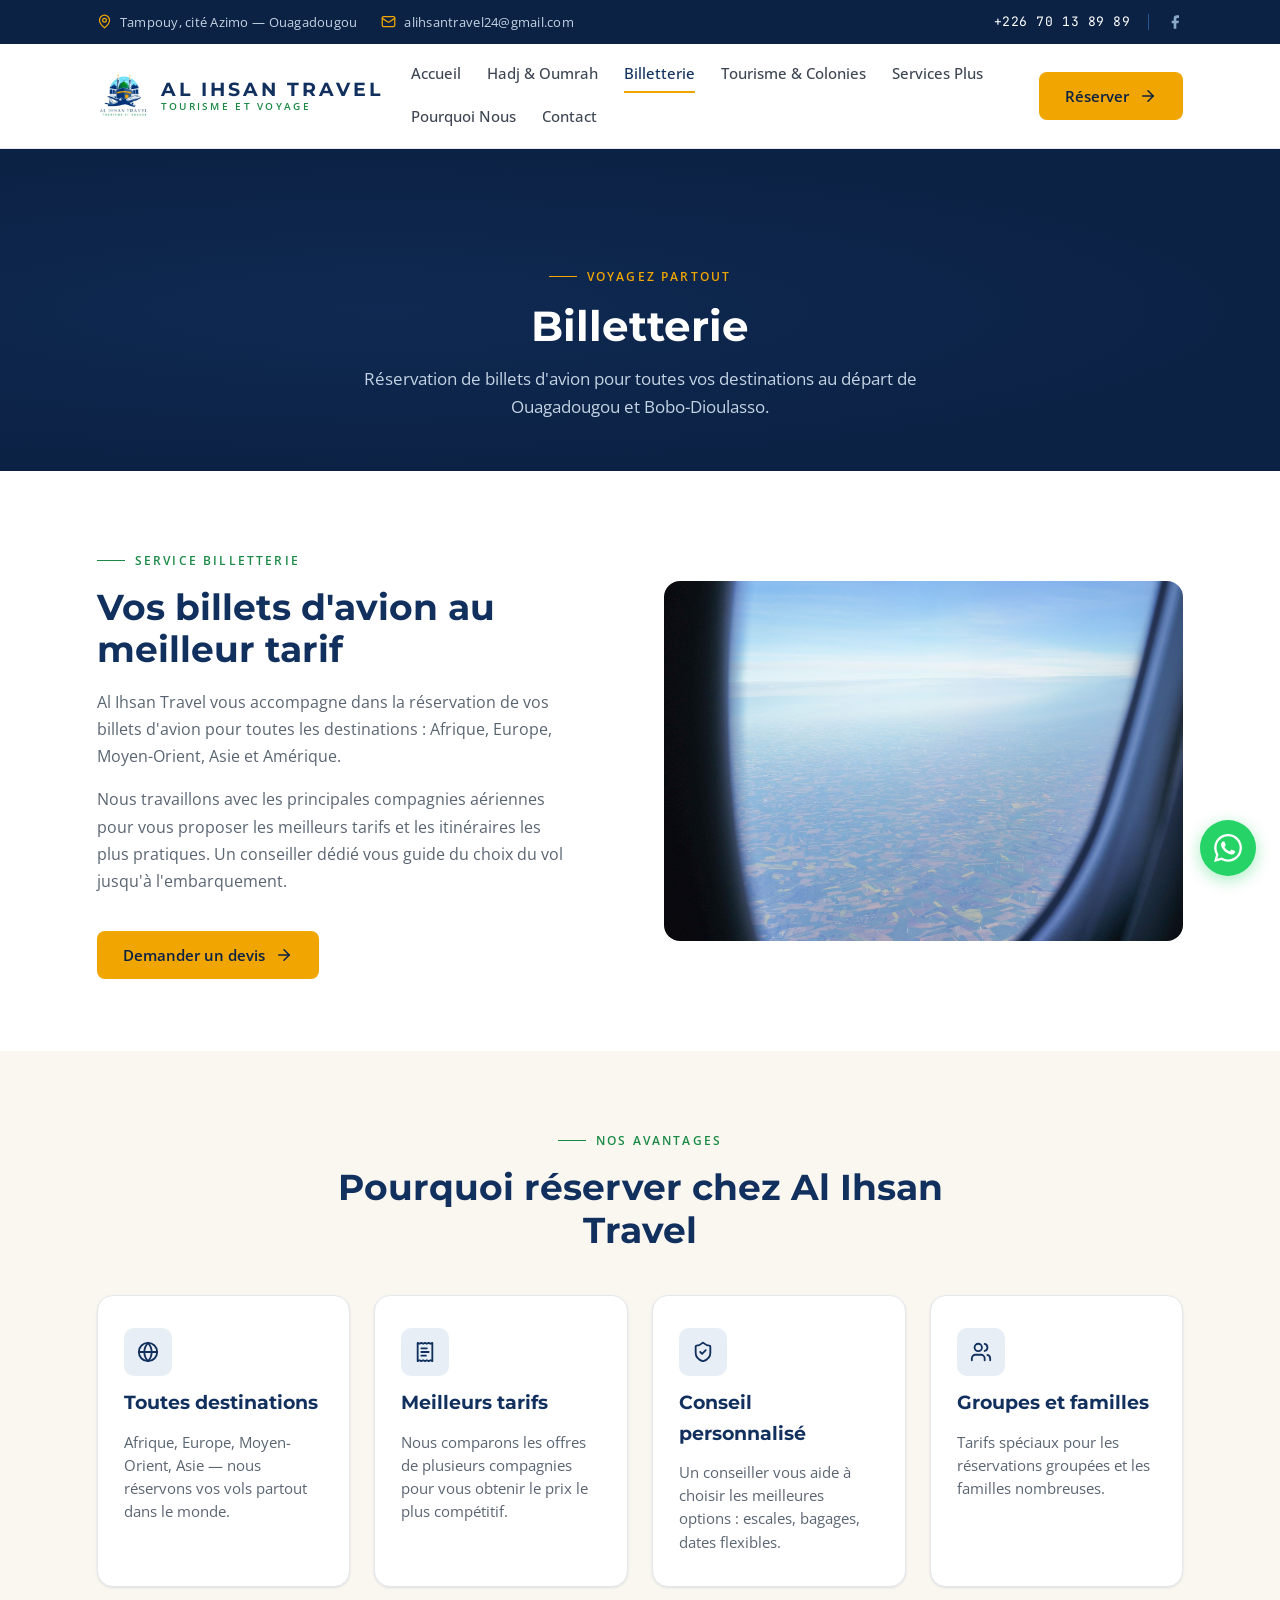
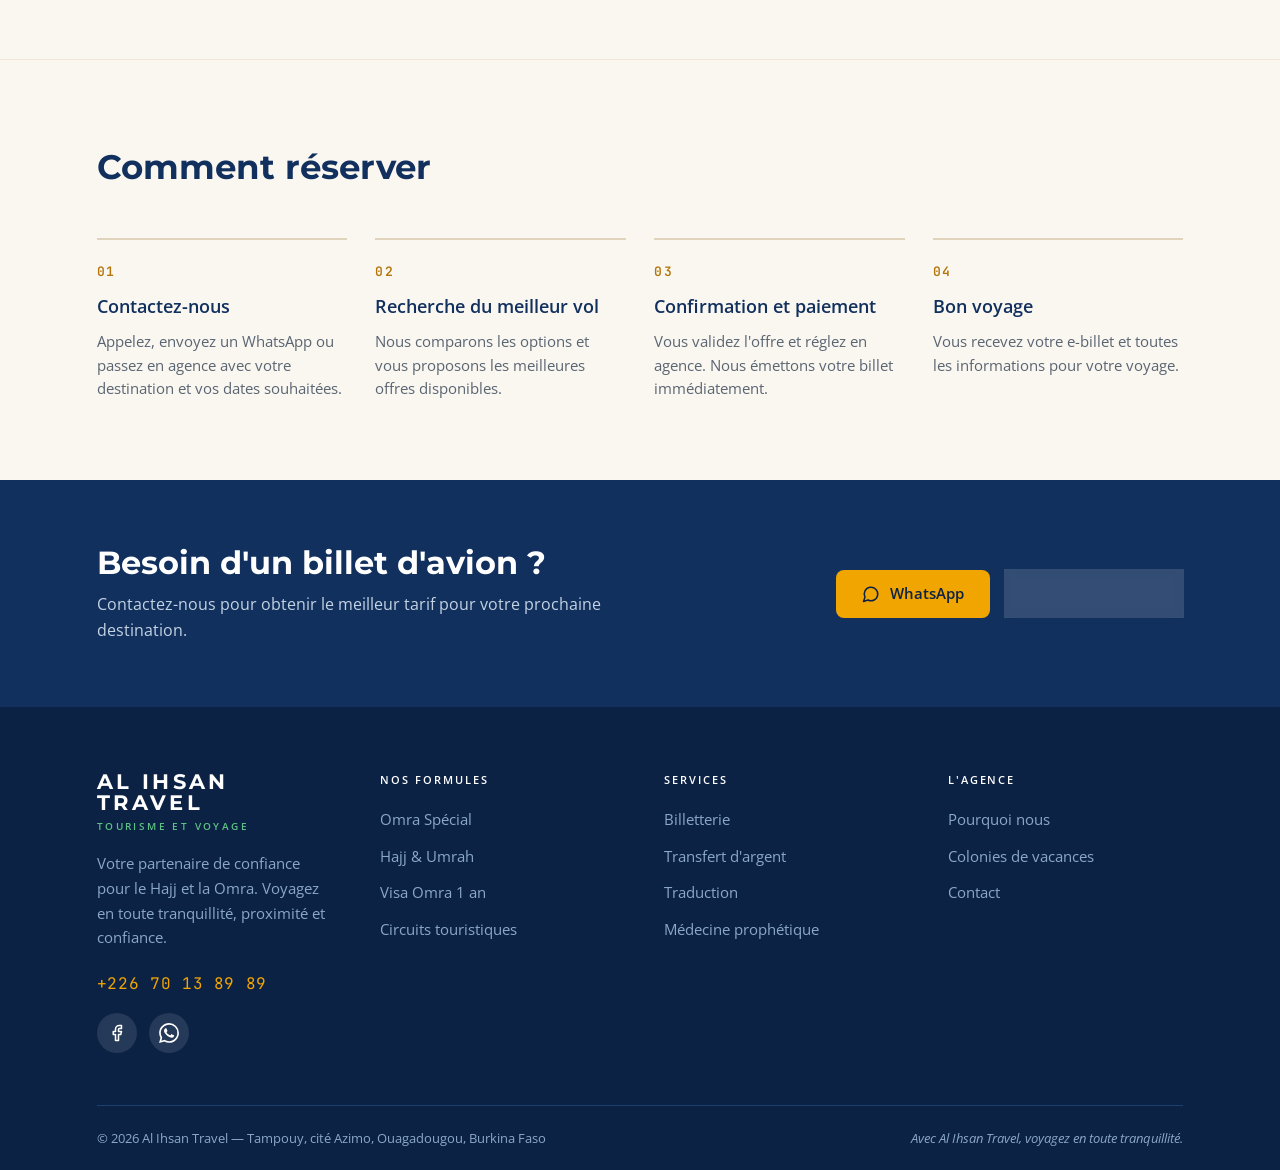
==== commit bda468e7: "Section témoignages : 6 vidéos compactes + modal plein écran Grille compacte (3 col desktop, 2 col m" ====
--- a/billetterie.html
+++ b/billetterie.html
@@ -16,7 +16,7 @@
   <link rel="icon" href="assets/brand/logo.jpeg" type="image/jpeg">
   <link rel="preconnect" href="https://fonts.googleapis.com">
   <link rel="preconnect" href="https://fonts.gstatic.com" crossorigin>
-  <link rel="stylesheet" href="css/styles.min.css?v=3">
+  <link rel="stylesheet" href="css/styles.min.css?v=5">
 </head>
 <body>
 
--- a/css/styles.min.css
+++ b/css/styles.min.css
@@ -1 +1 @@
-@import url(https://fonts.googleapis.com/css2?family=JetBrains+Mono:wght@400;500;600;700&family=Montserrat:wght@500;600;700;800&family=Open+Sans:wght@400;500;600;700&display=swap);:root{--ai-font-display:'Montserrat',sans-serif;--ai-font-sans:'Open Sans',sans-serif;--ai-font-mono:'JetBrains Mono',monospace;--ai-navy-dark:#0C2245;--ai-navy:#12305E;--ai-green:#1B8A46;--ai-green-light:#5CC183;--ai-green-bg:#E8F7EE;--ai-gold:#F0A500;--ai-gold-dark:#B4750A;--ai-cream:#FAF7F1;--ai-cream-border:#E0D4BC;--ai-grey-body:#5A6572;--ai-grey-label:#7C8794;--ai-grey-border:#E4E8ED;--ai-grey-input:#CBD1D8;--ai-text:#262C34;--ai-text-sec:#3C4551;--ai-hero-text:#C3D3E3;--ai-footer-link:#8AA8C8;--ai-topbar-div:#27578C;--ai-footer-border:#1B406F;--ai-icon-bg:#E7EEF5;--ai-white:#FFFFFF;--ai-shadow-sm:0 1px 3px rgba(12,34,69,.07),0 1px 2px rgba(12,34,69,.04);--ai-shadow-md:0 4px 14px rgba(12,34,69,.09),0 2px 4px rgba(12,34,69,.04);--ai-shadow-lg:0 12px 32px rgba(12,34,69,.12),0 4px 8px rgba(12,34,69,.05);--ai-shadow-xl:0 24px 56px rgba(12,34,69,.16),0 8px 16px rgba(12,34,69,.06);--ai-focus:0 0 0 3px rgba(18,48,94,.18);--ai-container:1240px;--ai-gutter:clamp(28px, 6vw, 80px);--ai-radius-sm:3px;--ai-radius-md:6px;--ai-radius-lg:10px;--ai-radius-xl:16px;--ai-radius-2xl:24px}*,::after,::before{box-sizing:border-box}body{margin:0;font-family:var(--ai-font-sans);color:var(--ai-text);background:var(--ai-white);line-height:1.6;-webkit-font-smoothing:antialiased;overflow-x:hidden}img{max-width:100%;height:auto;display:block}a{color:var(--ai-navy);text-decoration:none;transition:color .2s}a:hover{color:var(--ai-green)}h1,h2,h3,h4{font-family:var(--ai-font-display);color:var(--ai-navy);margin:0}ul{list-style:none;margin:0;padding:0}p{margin:0}button,input,select,textarea{font-family:inherit}html{scroll-behavior:smooth}.skip-link{position:absolute;left:-9999px;top:0;z-index:999;background:var(--ai-gold);color:var(--ai-navy-dark);padding:8px 16px;font-weight:600}.skip-link:focus{left:8px;top:8px}.container{max-width:var(--ai-container);margin:0 auto;padding-left:var(--ai-gutter);padding-right:var(--ai-gutter)}.icon{display:inline-flex;align-items:center;justify-content:center;width:1em;height:1em;vertical-align:middle;flex-shrink:0}.icon svg{width:100%;height:100%;fill:none;stroke:currentColor;stroke-width:2;stroke-linecap:round;stroke-linejoin:round}.icon--filled svg{fill:currentColor;stroke:none}.eyebrow{display:inline-flex;align-items:center;gap:10px;font-size:12px;font-weight:600;letter-spacing:.18em;text-transform:uppercase;margin-bottom:16px}.eyebrow::before{content:'';width:28px;height:1px}.eyebrow--green{color:var(--ai-green)}.eyebrow--green::before{background-color:var(--ai-green)}.eyebrow--gold{color:var(--ai-gold)}.eyebrow--gold::before{background-color:var(--ai-gold)}.btn{display:inline-flex;align-items:center;justify-content:center;gap:10px;font-family:var(--ai-font-sans);font-weight:600;border:none;cursor:pointer;border-radius:var(--ai-radius-md);transition:background-color .2s,transform .15s,box-shadow .2s;white-space:nowrap;text-decoration:none;line-height:1}.btn:active{transform:scale(.97)}.btn .icon{font-size:18px}.btn--lg{height:48px;padding:0 26px;font-size:15px;border-radius:8px}.btn--md{height:40px;padding:0 20px;font-size:14px}.btn--accent{background-color:var(--ai-gold);color:var(--ai-navy-dark)}.btn--accent:hover{background-color:#d99400;color:var(--ai-navy-dark)}.btn--primary{background-color:var(--ai-navy);color:var(--ai-white)}.btn--primary:hover{background-color:#0e2850;color:var(--ai-white)}.btn--green{background-color:#25d366;color:var(--ai-white)}.btn--green:hover{background-color:#1fb855;color:var(--ai-white)}.btn--inverse{background-color:rgba(255,255,255,.14);color:var(--ai-white);border:1px solid rgba(255,255,255,.28);backdrop-filter:blur(4px)}.btn--inverse:hover{background-color:rgba(255,255,255,.22);color:var(--ai-white)}.btn--full{width:100%}.topbar{background-color:var(--ai-navy-dark);color:var(--ai-hero-text);font-size:13px;letter-spacing:.02em}.topbar__inner{display:flex;flex-wrap:wrap;align-items:center;justify-content:space-between;gap:8px 24px;padding-top:8px;padding-bottom:8px;min-height:44px}.topbar__left{display:flex;flex-wrap:wrap;align-items:center;gap:6px 24px;min-width:0}.topbar__item{display:flex;align-items:center;gap:8px;white-space:nowrap;color:inherit;text-decoration:none}.topbar__item .icon{font-size:15px;color:var(--ai-gold)}.topbar__right{display:flex;align-items:center;gap:18px}.topbar__phone{color:var(--ai-white);font-family:var(--ai-font-mono);font-size:13px;letter-spacing:.04em}.topbar__divider{width:1px;height:16px;background-color:var(--ai-topbar-div)}.topbar__social{display:flex;gap:10px}.topbar__social a{color:var(--ai-footer-link);display:flex;font-size:16px;transition:color .2s}.topbar__social a:hover{color:var(--ai-gold)}.header{position:sticky;top:0;z-index:60;background-color:rgba(255,255,255,.92);backdrop-filter:saturate(180%) blur(14px);-webkit-backdrop-filter:saturate(180%) blur(14px);border-bottom:1px solid var(--ai-grey-border);transition:box-shadow .3s}.header.scrolled{box-shadow:var(--ai-shadow-md)}.header__inner{display:flex;flex-wrap:nowrap;align-items:center;gap:12px 28px;padding-top:12px;padding-bottom:12px;min-height:82px}.header__logo{display:flex;align-items:center;gap:12px;flex:none}.header__logo img{width:52px;height:52px;object-fit:contain;mix-blend-mode:multiply}.header__logo-text{display:flex;flex-direction:column;gap:3px}.header__logo-name{font-family:var(--ai-font-display);font-size:19px;font-weight:700;letter-spacing:.16em;color:var(--ai-navy);line-height:1}.header__logo-sub{font-size:9.5px;font-weight:600;letter-spacing:.24em;color:var(--ai-green);line-height:1}.header__nav{display:flex;flex-wrap:wrap;align-items:center;gap:6px 26px;margin-left:auto;font-size:14.5px;font-weight:500;white-space:nowrap}.header__nav a{color:var(--ai-text-sec);padding:6px 0;border-bottom:2px solid transparent;transition:color .2s,border-color .2s}.header__nav a.active,.header__nav a:hover{color:var(--ai-navy);border-bottom-color:var(--ai-gold)}.header__cta{display:flex;align-items:center;gap:16px;flex:none}.header__hamburger{display:none;background:0 0;border:none;cursor:pointer;padding:8px;color:var(--ai-navy);font-size:28px;margin-left:auto;flex-shrink:0}.hero{position:relative;background-color:var(--ai-navy-dark);overflow:hidden}.hero__slideshow{position:absolute;inset:0}.hero__slide{position:absolute;inset:0;opacity:0;transition:opacity 1.2s ease-in-out}.hero__slide.active{opacity:1}.hero__bg{position:absolute;inset:0;width:100%;height:100%;object-fit:cover;object-position:center 38%;filter:saturate(.95) contrast(1.03)}.hero__overlay{position:absolute;inset:0;background:linear-gradient(90deg,rgba(8,24,47,.94) 0,rgba(8,24,47,.82) 46%,rgba(8,24,47,.28) 100%);z-index:2}.hero__content{position:relative;z-index:3;padding-top:clamp(72px,9vw,116px);padding-bottom:150px}.hero__dots{position:absolute;bottom:100px;left:50%;transform:translateX(-50%);display:flex;gap:10px;z-index:10}.hero__dot{width:12px;height:12px;border-radius:50%;border:2px solid rgba(255,255,255,.5);background:0 0;cursor:pointer;padding:0;transition:all .3s ease}.hero__dot.active{background:var(--ai-gold);border-color:var(--ai-gold);width:32px;border-radius:6px}.hero__text{max-width:660px;animation:aitRise .7s cubic-bezier(.16,1,.3,1) both}.hero__eyebrow{display:inline-flex;align-items:center;gap:10px;font-size:12px;font-weight:600;letter-spacing:.18em;text-transform:uppercase;color:var(--ai-gold);margin-bottom:22px}.hero__eyebrow::before{content:'';width:28px;height:1px;background-color:var(--ai-gold)}.hero h1{font-size:clamp(34px, 5.2vw, 58px);line-height:1.12;font-weight:700;color:var(--ai-white);margin-bottom:22px;text-wrap:pretty}.hero__title-animated{display:flex;flex-direction:column}.hero__title-line--top{font-size:clamp(20px, 3vw, 28px);font-weight:500;color:var(--ai-hero-text);display:block;margin-bottom:6px}.hero__title-line--main{display:inline-block;color:var(--ai-gold);border-right:3px solid var(--ai-gold);padding-right:4px;animation:hero-blink .7s step-end infinite}@keyframes hero-blink{50%{border-color:transparent}}.hero__desc{font-size:17.5px;line-height:1.68;color:var(--ai-hero-text);margin-bottom:34px;max-width:56ch}.hero__buttons{display:flex;flex-wrap:wrap;gap:14px;margin-bottom:44px}.hero__trust{display:flex;flex-wrap:wrap;gap:32px;padding-top:26px;border-top:1px solid rgba(255,255,255,.16)}.hero__trust-item{display:flex;align-items:center;gap:11px}.hero__trust-item .icon{font-size:20px;color:var(--ai-green-light)}.hero__trust-item span{font-size:14.5px;color:var(--ai-white);font-weight:500}.search-bar{position:relative;z-index:20;margin-top:-72px;padding:0 32px}.search-bar__inner{background-color:var(--ai-white);border:1px solid var(--ai-grey-border);border-radius:var(--ai-radius-xl);box-shadow:var(--ai-shadow-lg);padding:26px 24px;display:grid;grid-template-columns:repeat(auto-fit,minmax(190px,1fr));gap:22px;align-items:end;max-width:var(--ai-container);margin:0 auto}.search-bar__field{display:flex;flex-direction:column;gap:8px}.search-bar__label{font-size:11px;font-weight:600;letter-spacing:.14em;text-transform:uppercase;color:var(--ai-grey-label)}.search-bar__select-wrap{display:flex;align-items:center;gap:10px;border-bottom:1px solid var(--ai-grey-input);padding-bottom:10px}.search-bar__select-wrap .icon{font-size:18px;color:var(--ai-navy)}.search-bar__select-wrap select{border:0;outline:0;background:0 0;font-family:var(--ai-font-sans);font-size:15.5px;font-weight:500;color:var(--ai-navy);width:100%;cursor:pointer;-webkit-appearance:none;appearance:none}.stats{padding-top:72px}.stats__grid{display:grid;grid-template-columns:repeat(auto-fit,minmax(210px,1fr));gap:28px 24px}.stats__item{display:flex;flex-direction:column;gap:6px;padding-left:20px;border-left:2px solid var(--ai-gold)}.stats__value{font-family:var(--ai-font-mono);font-size:clamp(30px, 3vw, 38px);font-weight:600;color:var(--ai-navy);line-height:1}.stats__label{font-size:14px;color:var(--ai-grey-body);line-height:1.45}.packages{padding-block:88px}.packages__header{display:flex;flex-wrap:wrap;align-items:flex-end;justify-content:space-between;gap:24px 40px;margin-bottom:44px}.packages__header-left{max-width:640px}.packages__header h2{font-size:clamp(30px, 3.6vw, 42px);line-height:1.15;font-weight:700;text-wrap:pretty}.packages__header-right{font-size:15.5px;line-height:1.68;color:var(--ai-grey-body);max-width:34ch}.packages__grid{display:grid;grid-template-columns:repeat(auto-fit,minmax(292px,1fr));gap:26px}.card{display:flex;flex-direction:column;background-color:var(--ai-white);border:1px solid var(--ai-grey-border);border-radius:var(--ai-radius-xl);overflow:hidden;box-shadow:var(--ai-shadow-sm);transition:box-shadow .22s cubic-bezier(.2,.7,.25,1),transform .22s cubic-bezier(.2,.7,.25,1)}.card:hover{box-shadow:var(--ai-shadow-md);transform:translateY(-2px)}.card__img{position:relative;height:208px;overflow:hidden}.card__img img{width:100%;height:100%;object-fit:cover;filter:saturate(.95) contrast(1.03)}.card__badge{position:absolute;top:16px;left:16px;font-size:11px;font-weight:600;letter-spacing:.12em;text-transform:uppercase;padding:6px 12px;border-radius:var(--ai-radius-sm)}.card__body{padding:24px 24px 26px;display:flex;flex-direction:column;flex:1;gap:16px}.card__meta{display:flex;gap:18px;font-size:13px;color:var(--ai-grey-body)}.card__meta-item{display:flex;align-items:center;gap:7px}.card__meta-item .icon{font-size:15px;color:var(--ai-grey-label)}.card h3{font-size:24px;font-weight:700;line-height:1.22}.card__desc{font-size:14.5px;line-height:1.6;color:var(--ai-grey-body)}.card__bullets li{display:flex;align-items:flex-start;gap:9px;font-size:14px;color:var(--ai-text-sec);line-height:1.5;margin-bottom:9px}.card__bullets .icon{font-size:16px;color:var(--ai-green);margin-top:2px}.card__footer{margin-top:auto;padding-top:20px;border-top:1px solid var(--ai-grey-border);display:flex;align-items:flex-end;justify-content:space-between;gap:14px}.card__price-label{font-size:11px;font-weight:600;letter-spacing:.12em;text-transform:uppercase;color:var(--ai-grey-label)}.card__price{font-family:var(--ai-font-mono);font-size:25px;font-weight:600;color:var(--ai-navy);line-height:1}.includes{background-color:var(--ai-cream);border-top:1px solid #efe7d6;border-bottom:1px solid #efe7d6}.includes__inner{padding-block:88px;display:grid;grid-template-columns:repeat(auto-fit,minmax(320px,1fr));gap:48px;align-items:start}.includes__text h2{font-size:clamp(29px, 3.5vw, 40px);line-height:1.15;font-weight:700;margin-bottom:20px;text-wrap:pretty}.includes__text p{font-size:16px;line-height:1.68;color:var(--ai-grey-body);margin-bottom:28px;max-width:46ch}.includes__assist{display:inline-flex;align-items:center;gap:12px;background-color:var(--ai-white);border:1px solid var(--ai-cream-border);border-radius:var(--ai-radius-lg);padding:14px 18px}.includes__assist .icon{font-size:22px;color:var(--ai-green)}.includes__assist span{font-size:14.5px;color:var(--ai-text-sec)}.includes__assist strong{color:var(--ai-navy)}.includes__grid{display:grid;grid-template-columns:repeat(auto-fit,minmax(240px,1fr));gap:1px;background-color:var(--ai-cream-border);border:1px solid var(--ai-cream-border);border-radius:var(--ai-radius-xl);overflow:hidden}.includes__item{background-color:var(--ai-white);padding:26px 24px;display:flex;flex-direction:column;gap:12px}.includes__icon{width:42px;height:42px;border-radius:var(--ai-radius-md);background-color:var(--ai-icon-bg);display:flex;align-items:center;justify-content:center}.includes__icon .icon{font-size:21px;color:var(--ai-navy)}.includes__item-title{font-size:16px;font-weight:600;color:var(--ai-navy);line-height:1.3}.includes__item-desc{font-size:14px;color:var(--ai-grey-body);line-height:1.55}.visa{position:relative;background-color:var(--ai-navy-dark);overflow:hidden}.visa__inner{padding-block:92px;display:grid;grid-template-columns:repeat(auto-fit,minmax(320px,1fr));gap:56px;align-items:center}.visa h2{font-size:clamp(32px, 3.8vw, 44px);line-height:1.12;font-weight:700;color:var(--ai-white);margin-bottom:8px}.visa__subtitle{font-family:var(--ai-font-display);font-size:26px;font-weight:600;letter-spacing:.06em;color:var(--ai-green-light);margin-bottom:22px}.visa__desc{font-size:16.5px;line-height:1.68;color:var(--ai-hero-text);margin-bottom:32px;max-width:52ch}.visa__points{display:grid;grid-template-columns:repeat(auto-fit,minmax(230px,1fr));gap:14px 32px;margin-bottom:34px}.visa__point{display:flex;align-items:flex-start;gap:11px}.visa__point .icon{font-size:19px;color:var(--ai-green-light);margin-top:2px}.visa__point span{font-size:15px;color:var(--ai-white);line-height:1.5}.visa__notice{display:flex;align-items:flex-start;gap:12px;border:1px solid var(--ai-topbar-div);border-radius:var(--ai-radius-lg);padding:16px 18px;max-width:62ch;margin-bottom:30px}.visa__notice .icon{font-size:20px;color:var(--ai-gold);margin-top:1px}.visa__notice span{font-size:13.5px;line-height:1.6;color:var(--ai-hero-text)}.visa__image{position:relative}.visa__image img{width:100%;height:460px;object-fit:cover;border-radius:180px 180px var(--ai-radius-xl) var(--ai-radius-xl);filter:saturate(.95) contrast(1.03)}.visa__badge{position:absolute;left:0;bottom:24px;background-color:var(--ai-white);border-radius:12px;box-shadow:var(--ai-shadow-lg);padding:16px 20px;display:flex;align-items:center;gap:14px}.visa__badge-number{font-family:var(--ai-font-mono);font-size:30px;font-weight:600;color:var(--ai-green);line-height:1}.visa__badge-text{font-size:13px;line-height:1.35;color:var(--ai-text-sec)}.visa__badge-text strong{color:var(--ai-navy)}.extra-services{padding-block:88px;background-color:var(--ai-cream)}.extra-services__header{text-align:center;max-width:640px;margin:0 auto 48px}.extra-services__header h2{font-size:clamp(29px, 3.5vw, 40px);line-height:1.15;font-weight:700;margin-bottom:16px;text-wrap:pretty}.extra-services__header p{font-size:16px;line-height:1.68;color:var(--ai-grey-body)}.extra-services__grid{display:grid;grid-template-columns:repeat(auto-fit,minmax(280px,1fr));gap:24px}.extra-services__card{background-color:var(--ai-white);border:1px solid var(--ai-grey-border);border-radius:var(--ai-radius-xl);padding:32px 26px;display:flex;flex-direction:column;gap:12px;box-shadow:var(--ai-shadow-sm);transition:box-shadow .22s,transform .22s}.extra-services__card:hover{box-shadow:var(--ai-shadow-md);transform:translateY(-2px)}.extra-services__icon{display:flex;align-items:center;justify-content:center;width:48px;height:48px;border-radius:var(--ai-radius-lg);background-color:var(--ai-icon-bg);color:var(--ai-navy);font-size:22px}.extra-services__card h3{font-size:19px;font-weight:700;color:var(--ai-navy);margin:0}.extra-services__card p{font-size:14.5px;line-height:1.6;color:var(--ai-grey-body);margin:0}.why{padding-block:88px}.why__header{text-align:center;max-width:640px;margin:0 auto 48px}.why__header h2{font-size:clamp(29px, 3.5vw, 40px);line-height:1.15;font-weight:700;margin-bottom:16px;text-wrap:pretty}.why__header p{font-size:16px;line-height:1.68;color:var(--ai-grey-body)}.why__grid{display:grid;grid-template-columns:repeat(auto-fit,minmax(238px,1fr));gap:24px}.why__card{background-color:var(--ai-white);border:1px solid var(--ai-grey-border);border-radius:var(--ai-radius-xl);padding:30px 26px;display:flex;flex-direction:column;gap:14px;box-shadow:var(--ai-shadow-sm);transition:box-shadow .22s cubic-bezier(.2,.7,.25,1),transform .22s cubic-bezier(.2,.7,.25,1)}.why__card:hover{box-shadow:var(--ai-shadow-md);transform:translateY(-2px)}.why__card-icon{width:48px;height:48px;border-radius:var(--ai-radius-md);background-color:var(--ai-navy);display:flex;align-items:center;justify-content:center}.why__card-icon .icon{font-size:23px;color:var(--ai-gold)}.why__card-title{font-family:var(--ai-font-display);font-size:20px;font-weight:700;color:var(--ai-navy);line-height:1.25}.why__card-desc{font-size:14.5px;color:var(--ai-grey-body);line-height:1.6}.steps{background-color:var(--ai-cream);border-top:1px solid #efe7d6}.steps__inner{padding-block:80px}.steps h2{font-size:34px;font-weight:700;margin-bottom:44px}.steps__grid{display:grid;grid-template-columns:repeat(auto-fit,minmax(230px,1fr));gap:32px 28px}.steps__item{display:flex;flex-direction:column;gap:12px;padding-top:22px;border-top:2px solid var(--ai-cream-border)}.steps__number{font-family:var(--ai-font-mono);font-size:13px;font-weight:600;letter-spacing:.12em;color:var(--ai-gold-dark)}.steps__title{font-size:18px;font-weight:600;color:var(--ai-navy);line-height:1.3}.steps__desc{font-size:14.5px;color:var(--ai-grey-body);line-height:1.6}.gallery{padding-block:88px}.gallery__header{display:flex;flex-wrap:wrap;align-items:flex-end;justify-content:space-between;gap:16px 40px;margin-bottom:40px}.gallery__header h2{font-size:clamp(29px, 3.5vw, 40px);line-height:1.15;font-weight:700}.gallery__hint{font-size:14px;color:var(--ai-grey-label);white-space:nowrap}.gallery__grid{display:grid;grid-template-columns:repeat(auto-fill,minmax(150px,1fr));gap:16px}.gallery__item{border:0;padding:0;cursor:pointer;background-color:var(--ai-grey-border);border-radius:12px;overflow:hidden;aspect-ratio:3/4;display:block;position:relative}.gallery__item img{width:100%;height:100%;object-fit:cover;display:block;transition:transform .34s cubic-bezier(.2,.7,.25,1)}.gallery__item:hover img{transform:scale(1.05)}.gallery__item::after{content:'';position:absolute;inset:0;background:linear-gradient(180deg,transparent 50%,rgba(15,29,51,.35) 100%);pointer-events:none}.cta-banner{background-color:var(--ai-navy)}.cta-banner__inner{padding-block:64px;display:flex;align-items:center;justify-content:space-between;gap:48px;flex-wrap:wrap}.cta-banner__text{max-width:60ch}.cta-banner__text h2{font-size:32px;font-weight:700;color:var(--ai-white);margin-bottom:10px;line-height:1.2}.cta-banner__text p{font-size:16px;color:var(--ai-hero-text);line-height:1.6}.cta-banner__buttons{display:flex;gap:14px;flex-wrap:wrap}.contact{padding-block:88px}.contact__inner{display:grid;grid-template-columns:repeat(auto-fit,minmax(330px,1fr));gap:48px}.contact__info h2{font-size:clamp(28px, 3.3vw, 38px);line-height:1.15;font-weight:700;margin-bottom:32px}.contact__cards{display:flex;flex-direction:column;gap:18px}.contact__card{border:1px solid var(--ai-grey-border);border-radius:var(--ai-radius-xl);padding:24px;display:flex;gap:16px;background-color:var(--ai-white)}.contact__card-icon{width:42px;height:42px;flex:none;border-radius:var(--ai-radius-md);display:flex;align-items:center;justify-content:center}.contact__card-icon--blue{background-color:var(--ai-icon-bg)}.contact__card-icon--blue .icon{font-size:20px;color:var(--ai-navy)}.contact__card-icon--green{background-color:var(--ai-green-bg)}.contact__card-icon--green .icon{font-size:20px;color:var(--ai-green)}.contact__card-body{display:flex;flex-direction:column;gap:6px}.contact__card-title{font-size:17px;font-weight:600;color:var(--ai-navy)}.contact__card-text{font-size:14.5px;color:var(--ai-grey-body);line-height:1.55;text-decoration:none}a.contact__card-text:hover{text-decoration:underline}.contact__map{margin-top:24px}.contact__map iframe{display:block}.contact__card-phone{font-family:var(--ai-font-mono);font-size:15px;color:var(--ai-navy);letter-spacing:.03em}.contact__form{background-color:var(--ai-cream);border:1px solid var(--ai-cream-border);border-radius:var(--ai-radius-2xl);padding:36px}.contact__form h3{font-size:24px;font-weight:700;margin-bottom:8px}.contact__form>p{font-size:14.5px;color:var(--ai-grey-body);margin-bottom:26px;line-height:1.6}.contact__form-grid{display:grid;grid-template-columns:repeat(auto-fit,minmax(180px,1fr));gap:18px}.form__group{display:flex;flex-direction:column;gap:7px}.form__group--full{grid-column:1/-1}.form__label{font-size:11px;font-weight:600;letter-spacing:.14em;text-transform:uppercase;color:var(--ai-grey-label)}.form__input,.form__select{height:46px;padding:0 14px;border:1px solid var(--ai-cream-border);border-radius:var(--ai-radius-md);background-color:var(--ai-white);font-size:15px;color:var(--ai-text);outline:0;transition:border-color .2s,box-shadow .2s}.form__input:focus,.form__select:focus,.form__textarea:focus{border-color:var(--ai-navy);box-shadow:var(--ai-focus)}.form__select{cursor:pointer;-webkit-appearance:none;appearance:none;background-image:url("data:image/svg+xml,%3Csvg xmlns='http://www.w3.org/2000/svg' width='12' height='12' viewBox='0 0 24 24' fill='none' stroke='%237C8794' stroke-width='2'%3E%3Cpath d='m6 9 6 6 6-6'/%3E%3C/svg%3E");background-repeat:no-repeat;background-position:right 14px center;padding-right:36px}.form__input[type=number],.form__input[type=tel]{font-family:var(--ai-font-mono)}.form__textarea{padding:12px 14px;border:1px solid var(--ai-cream-border);border-radius:var(--ai-radius-md);background-color:var(--ai-white);font-size:15px;color:var(--ai-text);outline:0;resize:vertical;font-family:var(--ai-font-sans);transition:border-color .2s,box-shadow .2s}.contact__form-submit{margin-top:24px}.footer{background-color:var(--ai-navy-dark);color:var(--ai-hero-text)}.footer__top{padding-top:64px;display:grid;grid-template-columns:repeat(auto-fit,minmax(210px,1fr));gap:40px 48px}.footer__brand{display:flex;flex-direction:column}.footer__brand-name{font-family:var(--ai-font-display);font-size:21px;font-weight:700;letter-spacing:.16em;color:var(--ai-white);line-height:1}.footer__brand-sub{font-size:10px;font-weight:600;letter-spacing:.24em;color:var(--ai-green-light);margin-top:5px}.footer__brand-desc{font-size:14.5px;line-height:1.7;color:var(--ai-footer-link);margin:18px 0 20px;max-width:40ch}.footer__brand-phone{font-family:var(--ai-font-mono);font-size:16px;color:var(--ai-gold);letter-spacing:.04em}.footer__social{display:flex;gap:12px;margin-top:16px}.footer__social a{display:flex;align-items:center;justify-content:center;width:40px;height:40px;border-radius:50%;background:rgba(255,255,255,.1);color:var(--ai-white);font-size:18px;transition:background .2s,color .2s}.footer__social a:hover{background:var(--ai-gold);color:var(--ai-navy-dark)}.footer__col-title{display:block;font-size:11px;font-weight:600;letter-spacing:.18em;text-transform:uppercase;color:var(--ai-white);margin-bottom:18px}.footer__col li{margin-bottom:11px}.footer__col a{font-size:14.5px;color:var(--ai-footer-link);transition:color .2s}.footer__col a:hover{color:var(--ai-gold)}.footer__bottom{margin-top:52px;padding:22px 0;border-top:1px solid var(--ai-footer-border);display:flex;flex-wrap:wrap;align-items:center;justify-content:space-between;gap:8px 24px;font-size:13px;color:var(--ai-footer-link)}.footer__slogan{font-style:italic}.lightbox{position:fixed;inset:0;z-index:200;background-color:rgba(8,24,47,.86);backdrop-filter:blur(2px);display:flex;align-items:center;justify-content:center;padding:48px;cursor:zoom-out;opacity:0;visibility:hidden;transition:opacity .3s,visibility .3s}.lightbox.active{opacity:1;visibility:visible}.lightbox img{max-width:90%;max-height:90%;border-radius:var(--ai-radius-xl);box-shadow:var(--ai-shadow-xl)}.whatsapp-fab{position:fixed;bottom:24px;right:24px;z-index:80;width:56px;height:56px;border-radius:50%;background-color:#25d366;color:var(--ai-white);display:flex;align-items:center;justify-content:center;box-shadow:0 4px 16px rgba(37,211,102,.4);transition:transform .2s,box-shadow .2s}.whatsapp-fab:hover{transform:scale(1.08);box-shadow:0 6px 24px rgba(37,211,102,.5);color:var(--ai-white)}.whatsapp-fab svg{width:28px;height:28px;fill:currentColor}.scroll-top{position:fixed;bottom:90px;right:24px;z-index:80;width:44px;height:44px;border-radius:50%;background-color:var(--ai-white);border:1px solid var(--ai-grey-border);display:flex;align-items:center;justify-content:center;cursor:pointer;box-shadow:var(--ai-shadow-sm);opacity:0;visibility:hidden;transition:opacity .3s,visibility .3s,transform .2s}.scroll-top.visible{opacity:1;visibility:visible}.scroll-top:hover{transform:translateY(-2px);box-shadow:var(--ai-shadow-md)}.scroll-top svg{width:20px;height:20px}.scroll-top__progress{position:absolute;inset:0}.mobile-nav{position:fixed;inset:0;z-index:100;opacity:0;visibility:hidden;transition:opacity .3s,visibility .3s}.mobile-nav.active{opacity:1;visibility:visible}.mobile-nav__panel{position:absolute;inset:0;width:100%;height:100%;background-color:var(--ai-navy-dark);display:flex;flex-direction:column;transform:translateX(100%);transition:transform .3s cubic-bezier(.2,.7,.25,1)}.mobile-nav.active .mobile-nav__panel{transform:translateX(0)}.mobile-nav__header{display:flex;align-items:center;justify-content:space-between;padding:14px 24px;background-color:var(--ai-navy)}.mobile-nav__logo{display:flex;align-items:center;gap:12px;text-decoration:none}.mobile-nav__logo img{width:42px;height:42px;object-fit:contain;border-radius:6px}.mobile-nav__logo-text{display:flex;flex-direction:column;gap:2px}.mobile-nav__logo-name{font-family:var(--ai-font-display);font-size:16px;font-weight:700;letter-spacing:.14em;color:var(--ai-white);line-height:1}.mobile-nav__logo-sub{font-size:9px;font-weight:600;letter-spacing:.2em;color:var(--ai-green-light);line-height:1}.mobile-nav__close{background:0 0;border:none;cursor:pointer;padding:8px;color:var(--ai-white);font-size:28px}.mobile-nav__links{flex:1;display:flex;flex-direction:column;padding:20px 0;overflow-y:auto}.mobile-nav__links a{display:block;padding:18px 28px;font-size:15px;font-weight:700;color:var(--ai-white);text-transform:uppercase;letter-spacing:.06em;border-bottom:1px solid rgba(255,255,255,.07);text-decoration:none;transition:color .2s}.mobile-nav__links a.active,.mobile-nav__links a:hover{color:var(--ai-gold)}.mobile-nav__footer{padding:20px 24px 28px;display:flex;align-items:center;gap:14px}.mobile-nav__cta{flex:1;display:flex;align-items:center;justify-content:center;gap:10px;background:linear-gradient(135deg,var(--ai-gold) 0,#e09000 100%);color:var(--ai-navy-dark);font-family:var(--ai-font-mono);font-weight:700;font-size:16px;padding:16px 20px;border-radius:50px;text-decoration:none;line-height:1}.mobile-nav__cta .icon{font-size:20px}.mobile-nav__wa{width:52px;height:52px;border-radius:50%;background-color:#25d366;display:flex;align-items:center;justify-content:center;flex-shrink:0;text-decoration:none}.mobile-nav__wa svg{width:26px;height:26px;fill:var(--ai-white)}@keyframes aitRise{from{opacity:0;transform:translateY(14px)}to{opacity:1;transform:none}}@keyframes aitKenBurns{0%{transform:scale(1)}100%{transform:scale(1.08)}}.fade-up{opacity:0;transform:translateY(32px);transition:opacity .7s cubic-bezier(.16,1,.3,1),transform .7s cubic-bezier(.16,1,.3,1)}.fade-up.visible{opacity:1;transform:none}.fade-left{opacity:0;transform:translateX(-40px);transition:opacity .7s cubic-bezier(.16,1,.3,1),transform .7s cubic-bezier(.16,1,.3,1)}.fade-left.visible{opacity:1;transform:none}.fade-right{opacity:0;transform:translateX(40px);transition:opacity .7s cubic-bezier(.16,1,.3,1),transform .7s cubic-bezier(.16,1,.3,1)}.fade-right.visible{opacity:1;transform:none}.scale-in{opacity:0;transform:scale(.88);transition:opacity .7s cubic-bezier(.16,1,.3,1),transform .7s cubic-bezier(.16,1,.3,1)}.scale-in.visible{opacity:1;transform:none}.hero__slide.active .hero__bg{animation:aitKenBurns 18s ease-in-out alternate infinite;transform-origin:center 38%}.card__img img{transition:transform .5s cubic-bezier(.16,1,.3,1)}.card:hover .card__img img{transform:scale(1.06)}.extra-services__card{transition:box-shadow .3s,transform .3s cubic-bezier(.16,1,.3,1)}.extra-services__card:hover{box-shadow:var(--ai-shadow-lg);transform:translateY(-6px)}.extra-services__card:hover .extra-services__icon{background-color:var(--ai-navy);color:var(--ai-gold);transition:background-color .3s,color .3s}.why__card{transition:box-shadow .3s cubic-bezier(.16,1,.3,1),transform .3s cubic-bezier(.16,1,.3,1)}.why__card:hover{box-shadow:var(--ai-shadow-lg);transform:translateY(-6px)}.btn{transition:background-color .25s,transform .2s cubic-bezier(.16,1,.3,1),box-shadow .25s}.btn:hover{transform:translateY(-2px);box-shadow:var(--ai-shadow-md)}.btn:active{transform:translateY(0) scale(.97)}.stats__value{font-variant-numeric:tabular-nums}.gallery__item{overflow:hidden;border-radius:var(--ai-radius-lg)}.gallery__item img{transition:transform .45s cubic-bezier(.16,1,.3,1)}.gallery__item:hover img{transform:scale(1.08)}@media (prefers-reduced-motion:reduce){.fade-left,.fade-right,.fade-up,.scale-in{opacity:1;transform:none;transition:none}.hero__text{animation:none}.hero__slide.active .hero__bg{animation:none}.hero__slide{transition:none}.card__img img,.gallery__item img{transition:none}}.page-hero{background-color:var(--ai-navy-dark);padding:110px 0 50px;text-align:center;position:relative;overflow:hidden}.page-hero::before{content:'';position:absolute;inset:0;background:radial-gradient(ellipse at 30% 50%,rgba(18,48,94,.5) 0,transparent 70%)}.page-hero .container{position:relative;z-index:1}.page-hero .eyebrow{justify-content:center}.page-hero h1{font-size:clamp(28px, 4vw, 42px);color:var(--ai-white);margin-bottom:14px;line-height:1.15}.page-hero p{font-size:17px;color:var(--ai-hero-text);max-width:56ch;margin:0 auto;line-height:1.65}.service-intro{padding-block:72px}.service-intro__inner{display:grid;grid-template-columns:repeat(auto-fit,minmax(320px,1fr));gap:48px;align-items:center}.service-intro__text h2{font-size:clamp(26px, 3.2vw, 36px);line-height:1.18;font-weight:700;margin-bottom:18px}.service-intro__text p{font-size:16px;line-height:1.7;color:var(--ai-grey-body);margin-bottom:16px;max-width:52ch}.service-intro__image{border-radius:var(--ai-radius-xl);overflow:hidden}.service-intro__image img{width:100%;height:360px;object-fit:cover}.service-intro__list{list-style:none;padding:0;margin-top:20px;display:flex;flex-direction:column;gap:12px}.service-intro__list li{display:flex;align-items:center;gap:10px;font-size:15px;color:var(--ai-grey-body)}.service-intro__list li .icon{color:var(--ai-green);flex-shrink:0}.service-features{padding-block:72px;background-color:var(--ai-cream)}.service-features__header{text-align:center;max-width:640px;margin:0 auto 44px}.service-features__header h2{font-size:clamp(26px, 3.2vw, 36px);line-height:1.18;font-weight:700;margin-bottom:14px}.service-features__header p{font-size:16px;line-height:1.68;color:var(--ai-grey-body)}.service-features__grid{display:grid;grid-template-columns:repeat(auto-fit,minmax(250px,1fr));gap:24px}.partners{padding:32px 0 24px;background:var(--ai-white);overflow:hidden}.partners__title{display:block;text-align:center;font-family:var(--ai-font-display);font-size:13px;font-weight:700;text-transform:uppercase;letter-spacing:.08em;color:var(--ai-grey-body);margin-bottom:20px}.partners__more{font-size:14px;font-style:italic;color:var(--ai-grey-body)}.marquee{overflow:hidden;position:relative}.marquee::after,.marquee::before{content:'';position:absolute;top:0;bottom:0;width:60px;z-index:2;pointer-events:none}.marquee::before{left:0;background:linear-gradient(to right,var(--ai-white),transparent)}.marquee::after{right:0;background:linear-gradient(to left,var(--ai-white),transparent)}.marquee__track{display:flex;align-items:center;gap:32px;width:max-content;animation:marquee-scroll 25s linear infinite}.marquee__item{font-family:var(--ai-font-display);font-size:20px;font-weight:800;letter-spacing:.03em;white-space:nowrap;padding:8px 16px}.marquee__item--airfrance{color:#002157}.marquee__item--emirates{color:#d71a21;font-style:italic}.marquee__item--qatar{color:#5c0632}.marquee__item--asky{color:#e30613}.marquee__item--ram{color:#c8102e}.marquee__item--ethiopian{color:#008751;font-style:italic}.marquee__item--turkish{color:#e81932}.marquee__dot{width:6px;height:6px;border-radius:50%;background-color:var(--ai-gold);flex-shrink:0}@keyframes marquee-scroll{0%{transform:translateX(0)}100%{transform:translateX(-50%)}}.director{padding-block:72px;background-color:var(--ai-cream)}.director__inner{display:grid;grid-template-columns:300px 1fr;gap:48px;align-items:center}.director__photo{position:relative}.director__photo img{width:100%;height:400px;object-fit:cover;border-radius:16px;box-shadow:0 12px 40px rgba(12,34,69,.18)}.director__photo::after{content:'';position:absolute;inset:12px -12px -12px 12px;border:3px solid var(--ai-gold);border-radius:16px;z-index:-1}.director__text h2{font-size:clamp(26px, 3.2vw, 36px);line-height:1.18;font-weight:700;margin-bottom:8px}.director__text .director__name{font-size:20px;font-weight:700;color:var(--ai-green);margin-bottom:4px}.director__text .director__role{font-size:14px;font-weight:600;color:var(--ai-gold);text-transform:uppercase;letter-spacing:.06em;margin-bottom:20px}.director__text p{font-size:16px;line-height:1.72;color:var(--ai-grey-body);margin-bottom:14px}.director__text blockquote{font-family:var(--ai-font-display);font-size:18px;font-weight:600;font-style:italic;color:var(--ai-navy);line-height:1.5;border-left:4px solid var(--ai-gold);padding-left:20px;margin:24px 0 0}@media (max-width:768px){.topbar__item--email{display:none}.topbar__social{display:flex}.topbar__divider{display:none}.header__nav{display:none}.header__cta .btn{display:none}.header__hamburger{display:block}.header__inner{min-height:64px}.header__logo img{width:42px;height:42px}.header__logo-name{font-size:16px}.hero__content{padding-top:56px;padding-bottom:120px}.hero h1{font-size:30px}.hero__desc{font-size:15.5px}.hero__trust{gap:18px}.search-bar{padding:0 16px;margin-top:-56px}.search-bar__inner{padding:20px 18px;grid-template-columns:1fr;gap:18px}.packages__grid{grid-template-columns:1fr}.includes__inner{grid-template-columns:1fr}.includes__grid{grid-template-columns:1fr}.visa__inner{grid-template-columns:1fr}.visa__image img{height:320px;border-radius:100px 100px var(--ai-radius-xl) var(--ai-radius-xl)}.extra-services{padding-block:64px}.extra-services__grid{grid-template-columns:1fr 1fr}.why__grid{grid-template-columns:repeat(auto-fit,minmax(200px,1fr))}.steps__grid{grid-template-columns:1fr 1fr}.gallery__grid{grid-template-columns:repeat(auto-fill,minmax(120px,1fr));gap:12px}.cta-banner__inner{text-align:center;justify-content:center}.cta-banner__text{text-align:center}.cta-banner__buttons{justify-content:center}.cta-banner__text h2{font-size:26px}.contact__inner{grid-template-columns:1fr}.contact__form{padding:24px}.contact__form-grid{grid-template-columns:1fr}.footer__top{grid-template-columns:1fr;gap:32px}.footer__bottom{flex-direction:column;text-align:center}.page-hero{padding:90px 0 40px}.service-intro__inner{grid-template-columns:1fr}.service-intro__image img{height:280px}.director__inner{grid-template-columns:1fr;text-align:center;gap:32px}.director__photo img{height:320px;max-width:280px;margin:0 auto}.director__photo::after{inset:10px -10px -10px 10px}.director__text blockquote{text-align:left}.service-features__grid{grid-template-columns:1fr}}@media (max-width:480px){:root{--ai-gutter:20px}.hero h1{font-size:26px}.hero__buttons{flex-direction:column}.hero__trust{flex-direction:column;gap:14px}.stats__grid{grid-template-columns:1fr 1fr}.steps__grid{grid-template-columns:1fr}.extra-services__grid{grid-template-columns:1fr}.card h3{font-size:20px}.card__price{font-size:22px}.cta-banner__text h2{font-size:22px}.page-hero h1{font-size:24px}}@media (prefers-reduced-motion:reduce){*,::after,::before{animation-duration:0s!important;animation-iteration-count:1!important;transition-duration:0s!important}html{scroll-behavior:auto}}+@import url(https://fonts.googleapis.com/css2?family=JetBrains+Mono:wght@400;500;600;700&family=Montserrat:wght@500;600;700;800&family=Open+Sans:wght@400;500;600;700&display=swap);:root{--ai-font-display:'Montserrat',sans-serif;--ai-font-sans:'Open Sans',sans-serif;--ai-font-mono:'JetBrains Mono',monospace;--ai-navy-dark:#0C2245;--ai-navy:#12305E;--ai-green:#1B8A46;--ai-green-light:#5CC183;--ai-green-bg:#E8F7EE;--ai-gold:#F0A500;--ai-gold-dark:#B4750A;--ai-cream:#FAF7F1;--ai-cream-border:#E0D4BC;--ai-grey-body:#5A6572;--ai-grey-label:#7C8794;--ai-grey-border:#E4E8ED;--ai-grey-input:#CBD1D8;--ai-text:#262C34;--ai-text-sec:#3C4551;--ai-hero-text:#C3D3E3;--ai-footer-link:#8AA8C8;--ai-topbar-div:#27578C;--ai-footer-border:#1B406F;--ai-icon-bg:#E7EEF5;--ai-white:#FFFFFF;--ai-shadow-sm:0 1px 3px rgba(12,34,69,.07),0 1px 2px rgba(12,34,69,.04);--ai-shadow-md:0 4px 14px rgba(12,34,69,.09),0 2px 4px rgba(12,34,69,.04);--ai-shadow-lg:0 12px 32px rgba(12,34,69,.12),0 4px 8px rgba(12,34,69,.05);--ai-shadow-xl:0 24px 56px rgba(12,34,69,.16),0 8px 16px rgba(12,34,69,.06);--ai-focus:0 0 0 3px rgba(18,48,94,.18);--ai-container:1240px;--ai-gutter:clamp(28px, 6vw, 80px);--ai-radius-sm:3px;--ai-radius-md:6px;--ai-radius-lg:10px;--ai-radius-xl:16px;--ai-radius-2xl:24px}*,::after,::before{box-sizing:border-box}body{margin:0;font-family:var(--ai-font-sans);color:var(--ai-text);background:var(--ai-white);line-height:1.6;-webkit-font-smoothing:antialiased;overflow-x:hidden}img{max-width:100%;height:auto;display:block}a{color:var(--ai-navy);text-decoration:none;transition:color .2s}a:hover{color:var(--ai-green)}h1,h2,h3,h4{font-family:var(--ai-font-display);color:var(--ai-navy);margin:0}ul{list-style:none;margin:0;padding:0}p{margin:0}button,input,select,textarea{font-family:inherit}html{scroll-behavior:smooth}.skip-link{position:absolute;left:-9999px;top:0;z-index:999;background:var(--ai-gold);color:var(--ai-navy-dark);padding:8px 16px;font-weight:600}.skip-link:focus{left:8px;top:8px}.container{max-width:var(--ai-container);margin:0 auto;padding-left:var(--ai-gutter);padding-right:var(--ai-gutter)}.icon{display:inline-flex;align-items:center;justify-content:center;width:1em;height:1em;vertical-align:middle;flex-shrink:0}.icon svg{width:100%;height:100%;fill:none;stroke:currentColor;stroke-width:2;stroke-linecap:round;stroke-linejoin:round}.icon--filled svg{fill:currentColor;stroke:none}.eyebrow{display:inline-flex;align-items:center;gap:10px;font-size:12px;font-weight:600;letter-spacing:.18em;text-transform:uppercase;margin-bottom:16px}.eyebrow::before{content:'';width:28px;height:1px}.eyebrow--green{color:var(--ai-green)}.eyebrow--green::before{background-color:var(--ai-green)}.eyebrow--gold{color:var(--ai-gold)}.eyebrow--gold::before{background-color:var(--ai-gold)}.btn{display:inline-flex;align-items:center;justify-content:center;gap:10px;font-family:var(--ai-font-sans);font-weight:600;border:none;cursor:pointer;border-radius:var(--ai-radius-md);transition:background-color .2s,transform .15s,box-shadow .2s;white-space:nowrap;text-decoration:none;line-height:1}.btn:active{transform:scale(.97)}.btn .icon{font-size:18px}.btn--lg{height:48px;padding:0 26px;font-size:15px;border-radius:8px}.btn--md{height:40px;padding:0 20px;font-size:14px}.btn--accent{background-color:var(--ai-gold);color:var(--ai-navy-dark)}.btn--accent:hover{background-color:#d99400;color:var(--ai-navy-dark)}.btn--primary{background-color:var(--ai-navy);color:var(--ai-white)}.btn--primary:hover{background-color:#0e2850;color:var(--ai-white)}.btn--green{background-color:#25d366;color:var(--ai-white)}.btn--green:hover{background-color:#1fb855;color:var(--ai-white)}.btn--inverse{background-color:rgba(255,255,255,.14);color:var(--ai-white);border:1px solid rgba(255,255,255,.28);backdrop-filter:blur(4px)}.btn--inverse:hover{background-color:rgba(255,255,255,.22);color:var(--ai-white)}.btn--full{width:100%}.topbar{background-color:var(--ai-navy-dark);color:var(--ai-hero-text);font-size:13px;letter-spacing:.02em}.topbar__inner{display:flex;flex-wrap:wrap;align-items:center;justify-content:space-between;gap:8px 24px;padding-top:8px;padding-bottom:8px;min-height:44px}.topbar__left{display:flex;flex-wrap:wrap;align-items:center;gap:6px 24px;min-width:0}.topbar__item{display:flex;align-items:center;gap:8px;white-space:nowrap;color:inherit;text-decoration:none}.topbar__item .icon{font-size:15px;color:var(--ai-gold)}.topbar__right{display:flex;align-items:center;gap:18px}.topbar__phone{color:var(--ai-white);font-family:var(--ai-font-mono);font-size:13px;letter-spacing:.04em}.topbar__divider{width:1px;height:16px;background-color:var(--ai-topbar-div)}.topbar__social{display:flex;gap:10px}.topbar__social a{color:var(--ai-footer-link);display:flex;font-size:16px;transition:color .2s}.topbar__social a:hover{color:var(--ai-gold)}.header{position:sticky;top:0;z-index:60;background-color:rgba(255,255,255,.92);backdrop-filter:saturate(180%) blur(14px);-webkit-backdrop-filter:saturate(180%) blur(14px);border-bottom:1px solid var(--ai-grey-border);transition:box-shadow .3s}.header.scrolled{box-shadow:var(--ai-shadow-md)}.header__inner{display:flex;flex-wrap:nowrap;align-items:center;gap:12px 28px;padding-top:12px;padding-bottom:12px;min-height:82px}.header__logo{display:flex;align-items:center;gap:12px;flex:none}.header__logo img{width:52px;height:52px;object-fit:contain;mix-blend-mode:multiply}.header__logo-text{display:flex;flex-direction:column;gap:3px}.header__logo-name{font-family:var(--ai-font-display);font-size:19px;font-weight:700;letter-spacing:.16em;color:var(--ai-navy);line-height:1}.header__logo-sub{font-size:9.5px;font-weight:600;letter-spacing:.24em;color:var(--ai-green);line-height:1}.header__nav{display:flex;flex-wrap:wrap;align-items:center;gap:6px 26px;margin-left:auto;font-size:14.5px;font-weight:500;white-space:nowrap}.header__nav a{color:var(--ai-text-sec);padding:6px 0;border-bottom:2px solid transparent;transition:color .2s,border-color .2s}.header__nav a.active,.header__nav a:hover{color:var(--ai-navy);border-bottom-color:var(--ai-gold)}.header__cta{display:flex;align-items:center;gap:16px;flex:none}.header__hamburger{display:none;background:0 0;border:none;cursor:pointer;padding:8px;color:var(--ai-navy);font-size:28px;margin-left:auto;flex-shrink:0}.hero{position:relative;background-color:var(--ai-navy-dark);overflow:hidden}.hero__slideshow{position:absolute;inset:0}.hero__slide{position:absolute;inset:0;opacity:0;transition:opacity 1.2s ease-in-out}.hero__slide.active{opacity:1}.hero__bg{position:absolute;inset:0;width:100%;height:100%;object-fit:cover;object-position:center 38%;filter:saturate(.95) contrast(1.03)}.hero__overlay{position:absolute;inset:0;background:linear-gradient(90deg,rgba(8,24,47,.94) 0,rgba(8,24,47,.82) 46%,rgba(8,24,47,.28) 100%);z-index:2}.hero__content{position:relative;z-index:3;padding-top:clamp(72px,9vw,116px);padding-bottom:150px}.hero__dots{position:absolute;bottom:100px;left:50%;transform:translateX(-50%);display:flex;gap:10px;z-index:10}.hero__dot{width:12px;height:12px;border-radius:50%;border:2px solid rgba(255,255,255,.5);background:0 0;cursor:pointer;padding:0;transition:all .3s ease}.hero__dot.active{background:var(--ai-gold);border-color:var(--ai-gold);width:32px;border-radius:6px}.hero__text{max-width:660px;animation:aitRise .7s cubic-bezier(.16,1,.3,1) both}.hero__eyebrow{display:inline-flex;align-items:center;gap:10px;font-size:12px;font-weight:600;letter-spacing:.18em;text-transform:uppercase;color:var(--ai-gold);margin-bottom:22px}.hero__eyebrow::before{content:'';width:28px;height:1px;background-color:var(--ai-gold)}.hero h1{font-size:clamp(34px, 5.2vw, 58px);line-height:1.12;font-weight:700;color:var(--ai-white);margin-bottom:22px;text-wrap:pretty}.hero__title-animated{display:flex;flex-direction:column}.hero__title-line--top{font-size:clamp(20px, 3vw, 28px);font-weight:500;color:var(--ai-hero-text);display:block;margin-bottom:6px}.hero__title-line--main{display:inline-block;color:var(--ai-gold);border-right:3px solid var(--ai-gold);padding-right:4px;animation:hero-blink .7s step-end infinite}@keyframes hero-blink{50%{border-color:transparent}}.hero__desc{font-size:17.5px;line-height:1.68;color:var(--ai-hero-text);margin-bottom:34px;max-width:56ch}.hero__buttons{display:flex;flex-wrap:wrap;gap:14px;margin-bottom:44px}.hero__trust{display:flex;flex-wrap:wrap;gap:32px;padding-top:26px;border-top:1px solid rgba(255,255,255,.16)}.hero__trust-item{display:flex;align-items:center;gap:11px}.hero__trust-item .icon{font-size:20px;color:var(--ai-green-light)}.hero__trust-item span{font-size:14.5px;color:var(--ai-white);font-weight:500}.search-bar{position:relative;z-index:20;margin-top:-72px;padding:0 32px}.search-bar__inner{background-color:var(--ai-white);border:1px solid var(--ai-grey-border);border-radius:var(--ai-radius-xl);box-shadow:var(--ai-shadow-lg);padding:26px 24px;display:grid;grid-template-columns:repeat(auto-fit,minmax(190px,1fr));gap:22px;align-items:end;max-width:var(--ai-container);margin:0 auto}.search-bar__field{display:flex;flex-direction:column;gap:8px}.search-bar__label{font-size:11px;font-weight:600;letter-spacing:.14em;text-transform:uppercase;color:var(--ai-grey-label)}.search-bar__select-wrap{display:flex;align-items:center;gap:10px;border-bottom:1px solid var(--ai-grey-input);padding-bottom:10px}.search-bar__select-wrap .icon{font-size:18px;color:var(--ai-navy)}.search-bar__select-wrap select{border:0;outline:0;background:0 0;font-family:var(--ai-font-sans);font-size:15.5px;font-weight:500;color:var(--ai-navy);width:100%;cursor:pointer;-webkit-appearance:none;appearance:none}.stats{padding-top:72px}.stats__grid{display:grid;grid-template-columns:repeat(auto-fit,minmax(210px,1fr));gap:28px 24px}.stats__item{display:flex;flex-direction:column;gap:6px;padding-left:20px;border-left:2px solid var(--ai-gold)}.stats__value{font-family:var(--ai-font-mono);font-size:clamp(30px, 3vw, 38px);font-weight:600;color:var(--ai-navy);line-height:1}.stats__label{font-size:14px;color:var(--ai-grey-body);line-height:1.45}.packages{padding-block:88px}.packages__header{display:flex;flex-wrap:wrap;align-items:flex-end;justify-content:space-between;gap:24px 40px;margin-bottom:44px}.packages__header-left{max-width:640px}.packages__header h2{font-size:clamp(30px, 3.6vw, 42px);line-height:1.15;font-weight:700;text-wrap:pretty}.packages__header-right{font-size:15.5px;line-height:1.68;color:var(--ai-grey-body);max-width:34ch}.packages__grid{display:grid;grid-template-columns:repeat(auto-fit,minmax(292px,1fr));gap:26px}.card{display:flex;flex-direction:column;background-color:var(--ai-white);border:1px solid var(--ai-grey-border);border-radius:var(--ai-radius-xl);overflow:hidden;box-shadow:var(--ai-shadow-sm);transition:box-shadow .22s cubic-bezier(.2,.7,.25,1),transform .22s cubic-bezier(.2,.7,.25,1)}.card:hover{box-shadow:var(--ai-shadow-md);transform:translateY(-2px)}.card__img{position:relative;height:208px;overflow:hidden}.card__img img{width:100%;height:100%;object-fit:cover;filter:saturate(.95) contrast(1.03)}.card__badge{position:absolute;top:16px;left:16px;font-size:11px;font-weight:600;letter-spacing:.12em;text-transform:uppercase;padding:6px 12px;border-radius:var(--ai-radius-sm)}.card__body{padding:24px 24px 26px;display:flex;flex-direction:column;flex:1;gap:16px}.card__meta{display:flex;gap:18px;font-size:13px;color:var(--ai-grey-body)}.card__meta-item{display:flex;align-items:center;gap:7px}.card__meta-item .icon{font-size:15px;color:var(--ai-grey-label)}.card h3{font-size:24px;font-weight:700;line-height:1.22}.card__desc{font-size:14.5px;line-height:1.6;color:var(--ai-grey-body)}.card__bullets li{display:flex;align-items:flex-start;gap:9px;font-size:14px;color:var(--ai-text-sec);line-height:1.5;margin-bottom:9px}.card__bullets .icon{font-size:16px;color:var(--ai-green);margin-top:2px}.card__footer{margin-top:auto;padding-top:20px;border-top:1px solid var(--ai-grey-border);display:flex;align-items:flex-end;justify-content:space-between;gap:14px}.card__price-label{font-size:11px;font-weight:600;letter-spacing:.12em;text-transform:uppercase;color:var(--ai-grey-label)}.card__price{font-family:var(--ai-font-mono);font-size:25px;font-weight:600;color:var(--ai-navy);line-height:1}.includes{background-color:var(--ai-cream);border-top:1px solid #efe7d6;border-bottom:1px solid #efe7d6}.includes__inner{padding-block:88px;display:grid;grid-template-columns:repeat(auto-fit,minmax(320px,1fr));gap:48px;align-items:start}.includes__text h2{font-size:clamp(29px, 3.5vw, 40px);line-height:1.15;font-weight:700;margin-bottom:20px;text-wrap:pretty}.includes__text p{font-size:16px;line-height:1.68;color:var(--ai-grey-body);margin-bottom:28px;max-width:46ch}.includes__assist{display:inline-flex;align-items:center;gap:12px;background-color:var(--ai-white);border:1px solid var(--ai-cream-border);border-radius:var(--ai-radius-lg);padding:14px 18px}.includes__assist .icon{font-size:22px;color:var(--ai-green)}.includes__assist span{font-size:14.5px;color:var(--ai-text-sec)}.includes__assist strong{color:var(--ai-navy)}.includes__grid{display:grid;grid-template-columns:repeat(auto-fit,minmax(240px,1fr));gap:1px;background-color:var(--ai-cream-border);border:1px solid var(--ai-cream-border);border-radius:var(--ai-radius-xl);overflow:hidden}.includes__item{background-color:var(--ai-white);padding:26px 24px;display:flex;flex-direction:column;gap:12px}.includes__icon{width:42px;height:42px;border-radius:var(--ai-radius-md);background-color:var(--ai-icon-bg);display:flex;align-items:center;justify-content:center}.includes__icon .icon{font-size:21px;color:var(--ai-navy)}.includes__item-title{font-size:16px;font-weight:600;color:var(--ai-navy);line-height:1.3}.includes__item-desc{font-size:14px;color:var(--ai-grey-body);line-height:1.55}.visa{position:relative;background-color:var(--ai-navy-dark);overflow:hidden}.visa__inner{padding-block:92px;display:grid;grid-template-columns:repeat(auto-fit,minmax(320px,1fr));gap:56px;align-items:center}.visa h2{font-size:clamp(32px, 3.8vw, 44px);line-height:1.12;font-weight:700;color:var(--ai-white);margin-bottom:8px}.visa__subtitle{font-family:var(--ai-font-display);font-size:26px;font-weight:600;letter-spacing:.06em;color:var(--ai-green-light);margin-bottom:22px}.visa__desc{font-size:16.5px;line-height:1.68;color:var(--ai-hero-text);margin-bottom:32px;max-width:52ch}.visa__points{display:grid;grid-template-columns:repeat(auto-fit,minmax(230px,1fr));gap:14px 32px;margin-bottom:34px}.visa__point{display:flex;align-items:flex-start;gap:11px}.visa__point .icon{font-size:19px;color:var(--ai-green-light);margin-top:2px}.visa__point span{font-size:15px;color:var(--ai-white);line-height:1.5}.visa__notice{display:flex;align-items:flex-start;gap:12px;border:1px solid var(--ai-topbar-div);border-radius:var(--ai-radius-lg);padding:16px 18px;max-width:62ch;margin-bottom:30px}.visa__notice .icon{font-size:20px;color:var(--ai-gold);margin-top:1px}.visa__notice span{font-size:13.5px;line-height:1.6;color:var(--ai-hero-text)}.visa__image{position:relative}.visa__image img{width:100%;height:460px;object-fit:cover;border-radius:180px 180px var(--ai-radius-xl) var(--ai-radius-xl);filter:saturate(.95) contrast(1.03)}.visa__badge{position:absolute;left:0;bottom:24px;background-color:var(--ai-white);border-radius:12px;box-shadow:var(--ai-shadow-lg);padding:16px 20px;display:flex;align-items:center;gap:14px}.visa__badge-number{font-family:var(--ai-font-mono);font-size:30px;font-weight:600;color:var(--ai-green);line-height:1}.visa__badge-text{font-size:13px;line-height:1.35;color:var(--ai-text-sec)}.visa__badge-text strong{color:var(--ai-navy)}.extra-services{padding-block:88px;background-color:var(--ai-cream)}.extra-services__header{text-align:center;max-width:640px;margin:0 auto 48px}.extra-services__header h2{font-size:clamp(29px, 3.5vw, 40px);line-height:1.15;font-weight:700;margin-bottom:16px;text-wrap:pretty}.extra-services__header p{font-size:16px;line-height:1.68;color:var(--ai-grey-body)}.extra-services__grid{display:grid;grid-template-columns:repeat(auto-fit,minmax(280px,1fr));gap:24px}.extra-services__card{background-color:var(--ai-white);border:1px solid var(--ai-grey-border);border-radius:var(--ai-radius-xl);padding:32px 26px;display:flex;flex-direction:column;gap:12px;box-shadow:var(--ai-shadow-sm);transition:box-shadow .22s,transform .22s}.extra-services__card:hover{box-shadow:var(--ai-shadow-md);transform:translateY(-2px)}.extra-services__icon{display:flex;align-items:center;justify-content:center;width:48px;height:48px;border-radius:var(--ai-radius-lg);background-color:var(--ai-icon-bg);color:var(--ai-navy);font-size:22px}.extra-services__card h3{font-size:19px;font-weight:700;color:var(--ai-navy);margin:0}.extra-services__card p{font-size:14.5px;line-height:1.6;color:var(--ai-grey-body);margin:0}.why{padding-block:88px}.why__header{text-align:center;max-width:640px;margin:0 auto 48px}.why__header h2{font-size:clamp(29px, 3.5vw, 40px);line-height:1.15;font-weight:700;margin-bottom:16px;text-wrap:pretty}.why__header p{font-size:16px;line-height:1.68;color:var(--ai-grey-body)}.why__grid{display:grid;grid-template-columns:repeat(auto-fit,minmax(238px,1fr));gap:24px}.why__card{background-color:var(--ai-white);border:1px solid var(--ai-grey-border);border-radius:var(--ai-radius-xl);padding:30px 26px;display:flex;flex-direction:column;gap:14px;box-shadow:var(--ai-shadow-sm);transition:box-shadow .22s cubic-bezier(.2,.7,.25,1),transform .22s cubic-bezier(.2,.7,.25,1)}.why__card:hover{box-shadow:var(--ai-shadow-md);transform:translateY(-2px)}.why__card-icon{width:48px;height:48px;border-radius:var(--ai-radius-md);background-color:var(--ai-navy);display:flex;align-items:center;justify-content:center}.why__card-icon .icon{font-size:23px;color:var(--ai-gold)}.why__card-title{font-family:var(--ai-font-display);font-size:20px;font-weight:700;color:var(--ai-navy);line-height:1.25}.why__card-desc{font-size:14.5px;color:var(--ai-grey-body);line-height:1.6}.steps{background-color:var(--ai-cream);border-top:1px solid #efe7d6}.steps__inner{padding-block:80px}.steps h2{font-size:34px;font-weight:700;margin-bottom:44px}.steps__grid{display:grid;grid-template-columns:repeat(auto-fit,minmax(230px,1fr));gap:32px 28px}.steps__item{display:flex;flex-direction:column;gap:12px;padding-top:22px;border-top:2px solid var(--ai-cream-border)}.steps__number{font-family:var(--ai-font-mono);font-size:13px;font-weight:600;letter-spacing:.12em;color:var(--ai-gold-dark)}.steps__title{font-size:18px;font-weight:600;color:var(--ai-navy);line-height:1.3}.steps__desc{font-size:14.5px;color:var(--ai-grey-body);line-height:1.6}.gallery{padding-block:88px}.gallery__header{display:flex;flex-wrap:wrap;align-items:flex-end;justify-content:space-between;gap:16px 40px;margin-bottom:40px}.gallery__header h2{font-size:clamp(29px, 3.5vw, 40px);line-height:1.15;font-weight:700}.gallery__hint{font-size:14px;color:var(--ai-grey-label);white-space:nowrap}.gallery__grid{display:grid;grid-template-columns:repeat(auto-fill,minmax(150px,1fr));gap:16px}.gallery__item{border:0;padding:0;cursor:pointer;background-color:var(--ai-grey-border);border-radius:12px;overflow:hidden;aspect-ratio:3/4;display:block;position:relative}.gallery__item img{width:100%;height:100%;object-fit:cover;display:block;transition:transform .34s cubic-bezier(.2,.7,.25,1)}.gallery__item:hover img{transform:scale(1.05)}.gallery__item::after{content:'';position:absolute;inset:0;background:linear-gradient(180deg,transparent 50%,rgba(15,29,51,.35) 100%);pointer-events:none}.testimonials{padding-block:72px;background-color:var(--ai-navy-dark)}.testimonials__header{text-align:center;margin-bottom:40px}.testimonials__header h2{color:#fff;font-size:clamp(26px, 3.2vw, 36px);font-weight:700;margin-bottom:8px}.testimonials__header p{color:var(--ai-hero-text);font-size:16px;max-width:50ch;margin-inline:auto}.testimonials__header .eyebrow--green{color:var(--ai-gold)}.testimonials__grid{display:grid;grid-template-columns:repeat(3,1fr);gap:16px;max-width:1000px;margin-inline:auto}.testimonials__thumb{position:relative;border:none;padding:0;cursor:pointer;border-radius:var(--ai-radius-lg);overflow:hidden;box-shadow:0 4px 16px rgba(0,0,0,.3);background:#000;aspect-ratio:9/16}.testimonials__thumb video{display:block;width:100%;height:100%;object-fit:cover;pointer-events:none}.testimonials__play{position:absolute;inset:0;display:flex;align-items:center;justify-content:center;font-size:32px;color:#fff;background:rgba(0,0,0,.35);transition:background .2s}.testimonials__thumb:hover .testimonials__play{background:rgba(0,0,0,.15)}@media (max-width:768px){.testimonials__grid{grid-template-columns:repeat(3,1fr);gap:10px}}@media (max-width:480px){.testimonials__grid{grid-template-columns:repeat(2,1fr);gap:8px}}.video-modal{position:fixed;inset:0;z-index:9999;display:flex;align-items:center;justify-content:center;opacity:0;visibility:hidden;transition:opacity .3s,visibility .3s}.video-modal.active{opacity:1;visibility:visible}.video-modal__backdrop{position:absolute;inset:0;background:rgba(0,0,0,.9)}.video-modal__content{position:relative;width:90vw;max-width:480px;max-height:90vh}.video-modal__player{display:block;width:100%;max-height:85vh;border-radius:12px;background:#000}.video-modal__close{position:absolute;top:-40px;right:0;background:0 0;border:none;color:#fff;font-size:36px;cursor:pointer;line-height:1;padding:4px 8px}.cta-banner{background-color:var(--ai-navy)}.cta-banner__inner{padding-block:64px;display:flex;align-items:center;justify-content:space-between;gap:48px;flex-wrap:wrap}.cta-banner__text{max-width:60ch}.cta-banner__text h2{font-size:32px;font-weight:700;color:var(--ai-white);margin-bottom:10px;line-height:1.2}.cta-banner__text p{font-size:16px;color:var(--ai-hero-text);line-height:1.6}.cta-banner__buttons{display:flex;gap:14px;flex-wrap:wrap}.contact{padding-block:88px}.contact__inner{display:grid;grid-template-columns:repeat(auto-fit,minmax(330px,1fr));gap:48px}.contact__info h2{font-size:clamp(28px, 3.3vw, 38px);line-height:1.15;font-weight:700;margin-bottom:32px}.contact__cards{display:flex;flex-direction:column;gap:18px}.contact__card{border:1px solid var(--ai-grey-border);border-radius:var(--ai-radius-xl);padding:24px;display:flex;gap:16px;background-color:var(--ai-white)}.contact__card-icon{width:42px;height:42px;flex:none;border-radius:var(--ai-radius-md);display:flex;align-items:center;justify-content:center}.contact__card-icon--blue{background-color:var(--ai-icon-bg)}.contact__card-icon--blue .icon{font-size:20px;color:var(--ai-navy)}.contact__card-icon--green{background-color:var(--ai-green-bg)}.contact__card-icon--green .icon{font-size:20px;color:var(--ai-green)}.contact__card-body{display:flex;flex-direction:column;gap:6px}.contact__card-title{font-size:17px;font-weight:600;color:var(--ai-navy)}.contact__card-text{font-size:14.5px;color:var(--ai-grey-body);line-height:1.55;text-decoration:none}a.contact__card-text:hover{text-decoration:underline}.contact__map{margin-top:24px}.contact__map iframe{display:block}.contact__card-phone{font-family:var(--ai-font-mono);font-size:15px;color:var(--ai-navy);letter-spacing:.03em}.contact__form{background-color:var(--ai-cream);border:1px solid var(--ai-cream-border);border-radius:var(--ai-radius-2xl);padding:36px}.contact__form h3{font-size:24px;font-weight:700;margin-bottom:8px}.contact__form>p{font-size:14.5px;color:var(--ai-grey-body);margin-bottom:26px;line-height:1.6}.contact__form-grid{display:grid;grid-template-columns:repeat(auto-fit,minmax(180px,1fr));gap:18px}.form__group{display:flex;flex-direction:column;gap:7px}.form__group--full{grid-column:1/-1}.form__label{font-size:11px;font-weight:600;letter-spacing:.14em;text-transform:uppercase;color:var(--ai-grey-label)}.form__input,.form__select{height:46px;padding:0 14px;border:1px solid var(--ai-cream-border);border-radius:var(--ai-radius-md);background-color:var(--ai-white);font-size:15px;color:var(--ai-text);outline:0;transition:border-color .2s,box-shadow .2s}.form__input:focus,.form__select:focus,.form__textarea:focus{border-color:var(--ai-navy);box-shadow:var(--ai-focus)}.form__select{cursor:pointer;-webkit-appearance:none;appearance:none;background-image:url("data:image/svg+xml,%3Csvg xmlns='http://www.w3.org/2000/svg' width='12' height='12' viewBox='0 0 24 24' fill='none' stroke='%237C8794' stroke-width='2'%3E%3Cpath d='m6 9 6 6 6-6'/%3E%3C/svg%3E");background-repeat:no-repeat;background-position:right 14px center;padding-right:36px}.form__input[type=number],.form__input[type=tel]{font-family:var(--ai-font-mono)}.form__textarea{padding:12px 14px;border:1px solid var(--ai-cream-border);border-radius:var(--ai-radius-md);background-color:var(--ai-white);font-size:15px;color:var(--ai-text);outline:0;resize:vertical;font-family:var(--ai-font-sans);transition:border-color .2s,box-shadow .2s}.contact__form-submit{margin-top:24px}.footer{background-color:var(--ai-navy-dark);color:var(--ai-hero-text)}.footer__top{padding-top:64px;display:grid;grid-template-columns:repeat(auto-fit,minmax(210px,1fr));gap:40px 48px}.footer__brand{display:flex;flex-direction:column}.footer__brand-name{font-family:var(--ai-font-display);font-size:21px;font-weight:700;letter-spacing:.16em;color:var(--ai-white);line-height:1}.footer__brand-sub{font-size:10px;font-weight:600;letter-spacing:.24em;color:var(--ai-green-light);margin-top:5px}.footer__brand-desc{font-size:14.5px;line-height:1.7;color:var(--ai-footer-link);margin:18px 0 20px;max-width:40ch}.footer__brand-phone{font-family:var(--ai-font-mono);font-size:16px;color:var(--ai-gold);letter-spacing:.04em}.footer__social{display:flex;gap:12px;margin-top:16px}.footer__social a{display:flex;align-items:center;justify-content:center;width:40px;height:40px;border-radius:50%;background:rgba(255,255,255,.1);color:var(--ai-white);font-size:18px;transition:background .2s,color .2s}.footer__social a:hover{background:var(--ai-gold);color:var(--ai-navy-dark)}.footer__col-title{display:block;font-size:11px;font-weight:600;letter-spacing:.18em;text-transform:uppercase;color:var(--ai-white);margin-bottom:18px}.footer__col li{margin-bottom:11px}.footer__col a{font-size:14.5px;color:var(--ai-footer-link);transition:color .2s}.footer__col a:hover{color:var(--ai-gold)}.footer__bottom{margin-top:52px;padding:22px 0;border-top:1px solid var(--ai-footer-border);display:flex;flex-wrap:wrap;align-items:center;justify-content:space-between;gap:8px 24px;font-size:13px;color:var(--ai-footer-link)}.footer__slogan{font-style:italic}.lightbox{position:fixed;inset:0;z-index:200;background-color:rgba(8,24,47,.86);backdrop-filter:blur(2px);display:flex;align-items:center;justify-content:center;padding:48px;cursor:zoom-out;opacity:0;visibility:hidden;transition:opacity .3s,visibility .3s}.lightbox.active{opacity:1;visibility:visible}.lightbox img{max-width:90%;max-height:90%;border-radius:var(--ai-radius-xl);box-shadow:var(--ai-shadow-xl)}.whatsapp-fab{position:fixed;bottom:24px;right:24px;z-index:80;width:56px;height:56px;border-radius:50%;background-color:#25d366;color:var(--ai-white);display:flex;align-items:center;justify-content:center;box-shadow:0 4px 16px rgba(37,211,102,.4);transition:transform .2s,box-shadow .2s}.whatsapp-fab:hover{transform:scale(1.08);box-shadow:0 6px 24px rgba(37,211,102,.5);color:var(--ai-white)}.whatsapp-fab svg{width:28px;height:28px;fill:currentColor}.scroll-top{position:fixed;bottom:90px;right:24px;z-index:80;width:44px;height:44px;border-radius:50%;background-color:var(--ai-white);border:1px solid var(--ai-grey-border);display:flex;align-items:center;justify-content:center;cursor:pointer;box-shadow:var(--ai-shadow-sm);opacity:0;visibility:hidden;transition:opacity .3s,visibility .3s,transform .2s}.scroll-top.visible{opacity:1;visibility:visible}.scroll-top:hover{transform:translateY(-2px);box-shadow:var(--ai-shadow-md)}.scroll-top svg{width:20px;height:20px}.scroll-top__progress{position:absolute;inset:0}.mobile-nav{position:fixed;inset:0;z-index:100;opacity:0;visibility:hidden;transition:opacity .3s,visibility .3s}.mobile-nav.active{opacity:1;visibility:visible}.mobile-nav__panel{position:absolute;inset:0;width:100%;height:100%;background-color:var(--ai-navy-dark);display:flex;flex-direction:column;transform:translateX(100%);transition:transform .3s cubic-bezier(.2,.7,.25,1)}.mobile-nav.active .mobile-nav__panel{transform:translateX(0)}.mobile-nav__header{display:flex;align-items:center;justify-content:space-between;padding:14px 24px;background-color:var(--ai-navy)}.mobile-nav__logo{display:flex;align-items:center;gap:12px;text-decoration:none}.mobile-nav__logo img{width:42px;height:42px;object-fit:contain;border-radius:6px}.mobile-nav__logo-text{display:flex;flex-direction:column;gap:2px}.mobile-nav__logo-name{font-family:var(--ai-font-display);font-size:16px;font-weight:700;letter-spacing:.14em;color:var(--ai-white);line-height:1}.mobile-nav__logo-sub{font-size:9px;font-weight:600;letter-spacing:.2em;color:var(--ai-green-light);line-height:1}.mobile-nav__close{background:0 0;border:none;cursor:pointer;padding:8px;color:var(--ai-white);font-size:28px}.mobile-nav__links{flex:1;display:flex;flex-direction:column;padding:20px 0;overflow-y:auto}.mobile-nav__links a{display:block;padding:18px 28px;font-size:15px;font-weight:700;color:var(--ai-white);text-transform:uppercase;letter-spacing:.06em;border-bottom:1px solid rgba(255,255,255,.07);text-decoration:none;transition:color .2s}.mobile-nav__links a.active,.mobile-nav__links a:hover{color:var(--ai-gold)}.mobile-nav__footer{padding:20px 24px 28px;display:flex;align-items:center;gap:14px}.mobile-nav__cta{flex:1;display:flex;align-items:center;justify-content:center;gap:10px;background:linear-gradient(135deg,var(--ai-gold) 0,#e09000 100%);color:var(--ai-navy-dark);font-family:var(--ai-font-mono);font-weight:700;font-size:16px;padding:16px 20px;border-radius:50px;text-decoration:none;line-height:1}.mobile-nav__cta .icon{font-size:20px}.mobile-nav__wa{width:52px;height:52px;border-radius:50%;background-color:#25d366;display:flex;align-items:center;justify-content:center;flex-shrink:0;text-decoration:none}.mobile-nav__wa svg{width:26px;height:26px;fill:var(--ai-white)}@keyframes aitRise{from{opacity:0;transform:translateY(14px)}to{opacity:1;transform:none}}@keyframes aitKenBurns{0%{transform:scale(1)}100%{transform:scale(1.08)}}.fade-up{opacity:0;transform:translateY(32px);transition:opacity .7s cubic-bezier(.16,1,.3,1),transform .7s cubic-bezier(.16,1,.3,1)}.fade-up.visible{opacity:1;transform:none}.fade-left{opacity:0;transform:translateX(-40px);transition:opacity .7s cubic-bezier(.16,1,.3,1),transform .7s cubic-bezier(.16,1,.3,1)}.fade-left.visible{opacity:1;transform:none}.fade-right{opacity:0;transform:translateX(40px);transition:opacity .7s cubic-bezier(.16,1,.3,1),transform .7s cubic-bezier(.16,1,.3,1)}.fade-right.visible{opacity:1;transform:none}.scale-in{opacity:0;transform:scale(.88);transition:opacity .7s cubic-bezier(.16,1,.3,1),transform .7s cubic-bezier(.16,1,.3,1)}.scale-in.visible{opacity:1;transform:none}.hero__slide.active .hero__bg{animation:aitKenBurns 18s ease-in-out alternate infinite;transform-origin:center 38%}.card__img img{transition:transform .5s cubic-bezier(.16,1,.3,1)}.card:hover .card__img img{transform:scale(1.06)}.extra-services__card{transition:box-shadow .3s,transform .3s cubic-bezier(.16,1,.3,1)}.extra-services__card:hover{box-shadow:var(--ai-shadow-lg);transform:translateY(-6px)}.extra-services__card:hover .extra-services__icon{background-color:var(--ai-navy);color:var(--ai-gold);transition:background-color .3s,color .3s}.why__card{transition:box-shadow .3s cubic-bezier(.16,1,.3,1),transform .3s cubic-bezier(.16,1,.3,1)}.why__card:hover{box-shadow:var(--ai-shadow-lg);transform:translateY(-6px)}.btn{transition:background-color .25s,transform .2s cubic-bezier(.16,1,.3,1),box-shadow .25s}.btn:hover{transform:translateY(-2px);box-shadow:var(--ai-shadow-md)}.btn:active{transform:translateY(0) scale(.97)}.stats__value{font-variant-numeric:tabular-nums}.gallery__item{overflow:hidden;border-radius:var(--ai-radius-lg)}.gallery__item img{transition:transform .45s cubic-bezier(.16,1,.3,1)}.gallery__item:hover img{transform:scale(1.08)}@media (prefers-reduced-motion:reduce){.fade-left,.fade-right,.fade-up,.scale-in{opacity:1;transform:none;transition:none}.hero__text{animation:none}.hero__slide.active .hero__bg{animation:none}.hero__slide{transition:none}.card__img img,.gallery__item img{transition:none}}.page-hero{background-color:var(--ai-navy-dark);padding:110px 0 50px;text-align:center;position:relative;overflow:hidden}.page-hero::before{content:'';position:absolute;inset:0;background:radial-gradient(ellipse at 30% 50%,rgba(18,48,94,.5) 0,transparent 70%)}.page-hero .container{position:relative;z-index:1}.page-hero .eyebrow{justify-content:center}.page-hero h1{font-size:clamp(28px, 4vw, 42px);color:var(--ai-white);margin-bottom:14px;line-height:1.15}.page-hero p{font-size:17px;color:var(--ai-hero-text);max-width:56ch;margin:0 auto;line-height:1.65}.service-intro{padding-block:72px}.service-intro__inner{display:grid;grid-template-columns:repeat(auto-fit,minmax(320px,1fr));gap:48px;align-items:center}.service-intro__text h2{font-size:clamp(26px, 3.2vw, 36px);line-height:1.18;font-weight:700;margin-bottom:18px}.service-intro__text p{font-size:16px;line-height:1.7;color:var(--ai-grey-body);margin-bottom:16px;max-width:52ch}.service-intro__image{border-radius:var(--ai-radius-xl);overflow:hidden}.service-intro__image img{width:100%;height:360px;object-fit:cover}.service-intro__list{list-style:none;padding:0;margin-top:20px;display:flex;flex-direction:column;gap:12px}.service-intro__list li{display:flex;align-items:center;gap:10px;font-size:15px;color:var(--ai-grey-body)}.service-intro__list li .icon{color:var(--ai-green);flex-shrink:0}.service-features{padding-block:72px;background-color:var(--ai-cream)}.service-features__header{text-align:center;max-width:640px;margin:0 auto 44px}.service-features__header h2{font-size:clamp(26px, 3.2vw, 36px);line-height:1.18;font-weight:700;margin-bottom:14px}.service-features__header p{font-size:16px;line-height:1.68;color:var(--ai-grey-body)}.service-features__grid{display:grid;grid-template-columns:repeat(auto-fit,minmax(250px,1fr));gap:24px}.partners{padding:32px 0 24px;background:var(--ai-white);overflow:hidden}.partners__title{display:block;text-align:center;font-family:var(--ai-font-display);font-size:13px;font-weight:700;text-transform:uppercase;letter-spacing:.08em;color:var(--ai-grey-body);margin-bottom:20px}.partners__more{font-size:14px;font-style:italic;color:var(--ai-grey-body)}.marquee{overflow:hidden;position:relative}.marquee::after,.marquee::before{content:'';position:absolute;top:0;bottom:0;width:60px;z-index:2;pointer-events:none}.marquee::before{left:0;background:linear-gradient(to right,var(--ai-white),transparent)}.marquee::after{right:0;background:linear-gradient(to left,var(--ai-white),transparent)}.marquee__track{display:flex;align-items:center;gap:32px;width:max-content;animation:marquee-scroll 25s linear infinite}.marquee__item{font-family:var(--ai-font-display);font-size:20px;font-weight:800;letter-spacing:.03em;white-space:nowrap;padding:8px 16px}.marquee__item--airfrance{color:#002157}.marquee__item--emirates{color:#d71a21;font-style:italic}.marquee__item--qatar{color:#5c0632}.marquee__item--asky{color:#e30613}.marquee__item--ram{color:#c8102e}.marquee__item--ethiopian{color:#008751;font-style:italic}.marquee__item--turkish{color:#e81932}.marquee__dot{width:6px;height:6px;border-radius:50%;background-color:var(--ai-gold);flex-shrink:0}@keyframes marquee-scroll{0%{transform:translateX(0)}100%{transform:translateX(-50%)}}.video-section{padding-block:64px;background-color:var(--ai-navy-dark)}.video-section__header{text-align:center;margin-bottom:32px}.video-section__header h2{color:#fff}.video-section__header .eyebrow--green{color:var(--ai-gold)}.video-section__wrapper{max-width:480px;margin:0 auto;border-radius:var(--ai-radius-lg);overflow:hidden;box-shadow:0 8px 32px rgba(0,0,0,.3)}.video-section__wrapper video{display:block;width:100%;height:auto}.director{padding-block:72px;background-color:var(--ai-cream)}.director__inner{display:grid;grid-template-columns:300px 1fr;gap:48px;align-items:center}.director__photo{position:relative}.director__photo img{width:100%;height:400px;object-fit:cover;border-radius:16px;box-shadow:0 12px 40px rgba(12,34,69,.18)}.director__photo::after{content:'';position:absolute;inset:12px -12px -12px 12px;border:3px solid var(--ai-gold);border-radius:16px;z-index:-1}.director__text h2{font-size:clamp(26px, 3.2vw, 36px);line-height:1.18;font-weight:700;margin-bottom:8px}.director__text .director__name{font-size:20px;font-weight:700;color:var(--ai-green);margin-bottom:4px}.director__text .director__role{font-size:14px;font-weight:600;color:var(--ai-gold);text-transform:uppercase;letter-spacing:.06em;margin-bottom:20px}.director__text p{font-size:16px;line-height:1.72;color:var(--ai-grey-body);margin-bottom:14px}.director__text blockquote{font-family:var(--ai-font-display);font-size:18px;font-weight:600;font-style:italic;color:var(--ai-navy);line-height:1.5;border-left:4px solid var(--ai-gold);padding-left:20px;margin:24px 0 0}@media (max-width:768px){.topbar__item--email{display:none}.topbar__social{display:flex}.topbar__divider{display:none}.header__nav{display:none}.header__cta .btn{display:none}.header__hamburger{display:block}.header__inner{min-height:64px}.header__logo img{width:42px;height:42px}.header__logo-name{font-size:16px}.hero__content{padding-top:56px;padding-bottom:120px}.hero h1{font-size:30px}.hero__desc{font-size:15.5px}.hero__trust{gap:18px}.search-bar{padding:0 16px;margin-top:-56px}.search-bar__inner{padding:20px 18px;grid-template-columns:1fr;gap:18px}.packages__grid{grid-template-columns:1fr}.includes__inner{grid-template-columns:1fr}.includes__grid{grid-template-columns:1fr}.visa__inner{grid-template-columns:1fr}.visa__image img{height:320px;border-radius:100px 100px var(--ai-radius-xl) var(--ai-radius-xl)}.extra-services{padding-block:64px}.extra-services__grid{grid-template-columns:1fr 1fr}.why__grid{grid-template-columns:repeat(auto-fit,minmax(200px,1fr))}.steps__grid{grid-template-columns:1fr 1fr}.gallery__grid{grid-template-columns:repeat(auto-fill,minmax(120px,1fr));gap:12px}.cta-banner__inner{text-align:center;justify-content:center}.cta-banner__text{text-align:center}.cta-banner__buttons{justify-content:center}.cta-banner__text h2{font-size:26px}.contact__inner{grid-template-columns:1fr}.contact__form{padding:24px}.contact__form-grid{grid-template-columns:1fr}.footer__top{grid-template-columns:1fr;gap:32px}.footer__bottom{flex-direction:column;text-align:center}.page-hero{padding:90px 0 40px}.service-intro__inner{grid-template-columns:1fr}.service-intro__image img{height:280px}.director__inner{grid-template-columns:1fr;text-align:center;gap:32px}.director__photo img{height:320px;max-width:280px;margin:0 auto}.director__photo::after{inset:10px -10px -10px 10px}.director__text blockquote{text-align:left}.service-features__grid{grid-template-columns:1fr}}@media (max-width:480px){:root{--ai-gutter:20px}.hero h1{font-size:26px}.hero__buttons{flex-direction:column}.hero__trust{flex-direction:column;gap:14px}.stats__grid{grid-template-columns:1fr 1fr}.steps__grid{grid-template-columns:1fr}.extra-services__grid{grid-template-columns:1fr}.card h3{font-size:20px}.card__price{font-size:22px}.cta-banner__text h2{font-size:22px}.page-hero h1{font-size:24px}}@media (prefers-reduced-motion:reduce){*,::after,::before{animation-duration:0s!important;animation-iteration-count:1!important;transition-duration:0s!important}html{scroll-behavior:auto}}
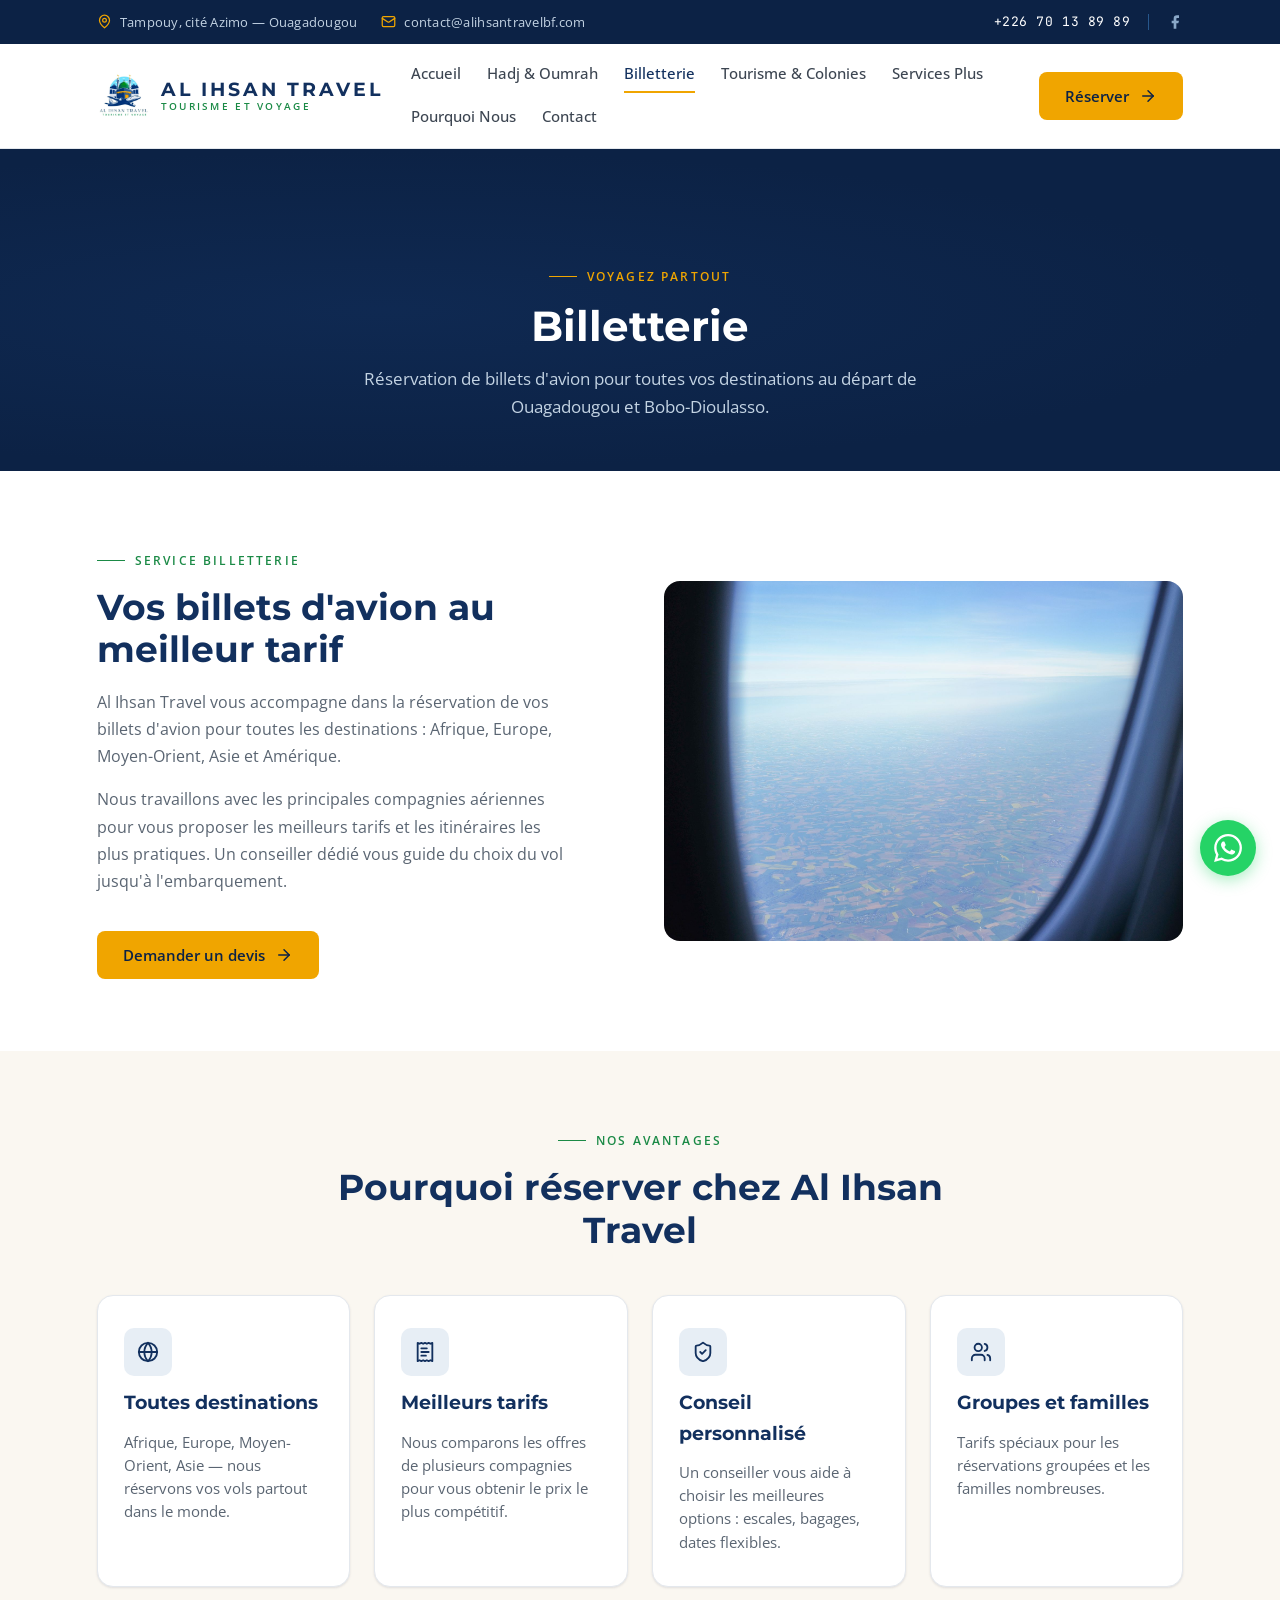
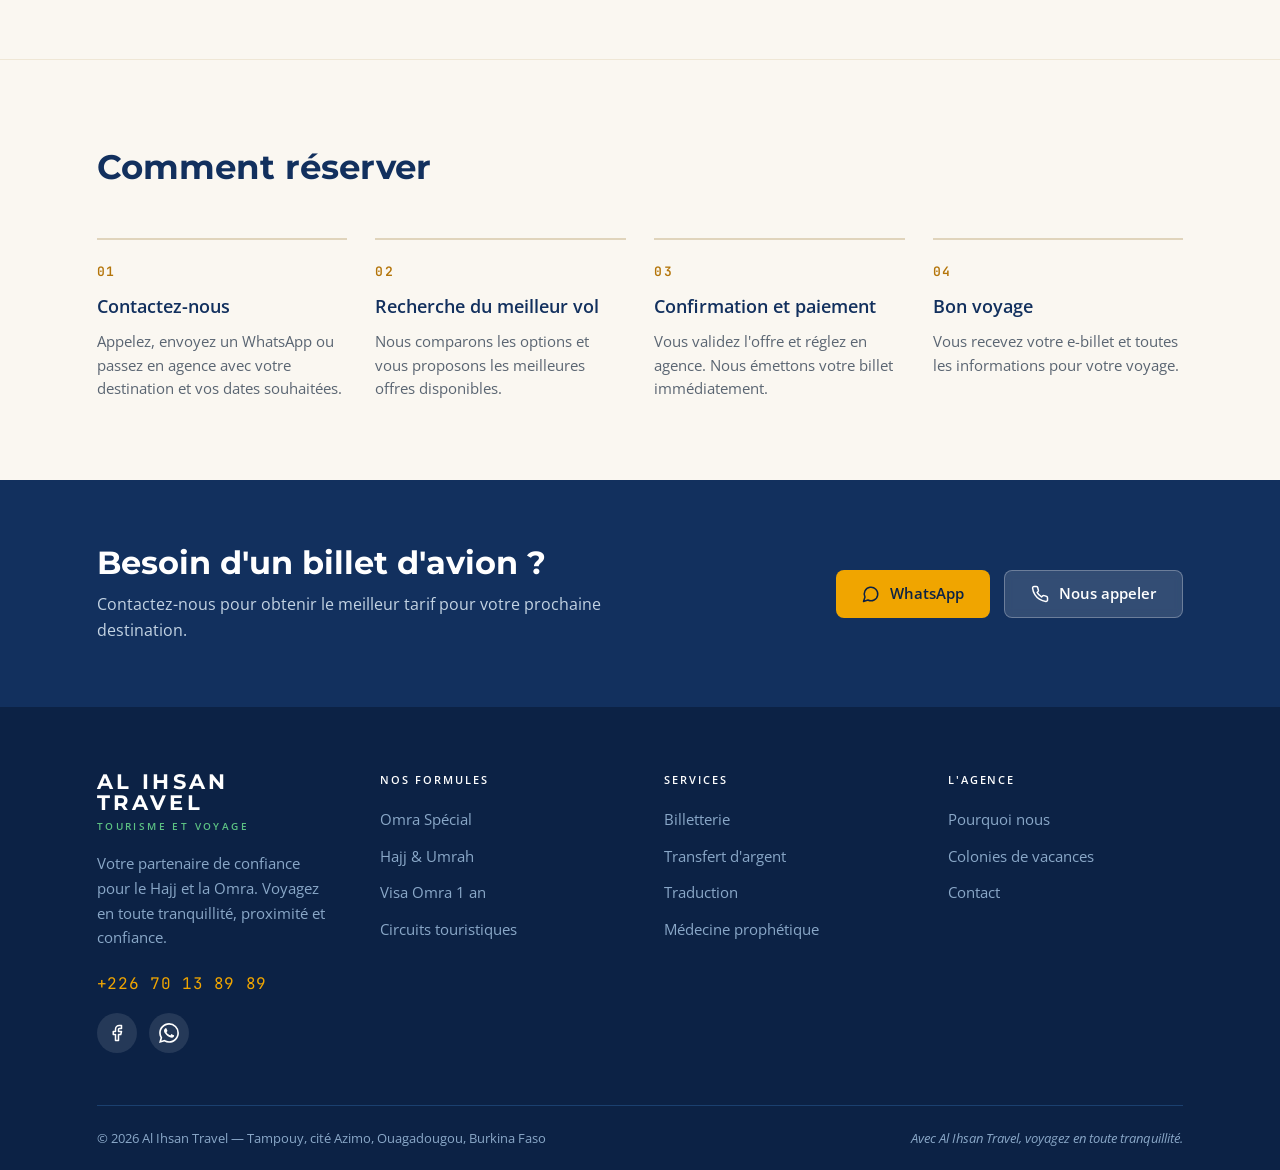
==== commit 82698743: "Changement email : contact@alihsantravelbf.com sur tout le site Remplace alihsantravel24@gmail.com p" ====
--- a/billetterie.html
+++ b/billetterie.html
@@ -51,7 +51,7 @@
       </a>
       <span class="topbar__item topbar__item--email">
         <span class="icon" style="font-size:15px"><svg><use href="#i-mail"/></svg></span>
-        alihsantravel24@gmail.com
+        contact@alihsantravelbf.com
       </span>
     </div>
     <div class="topbar__right">
